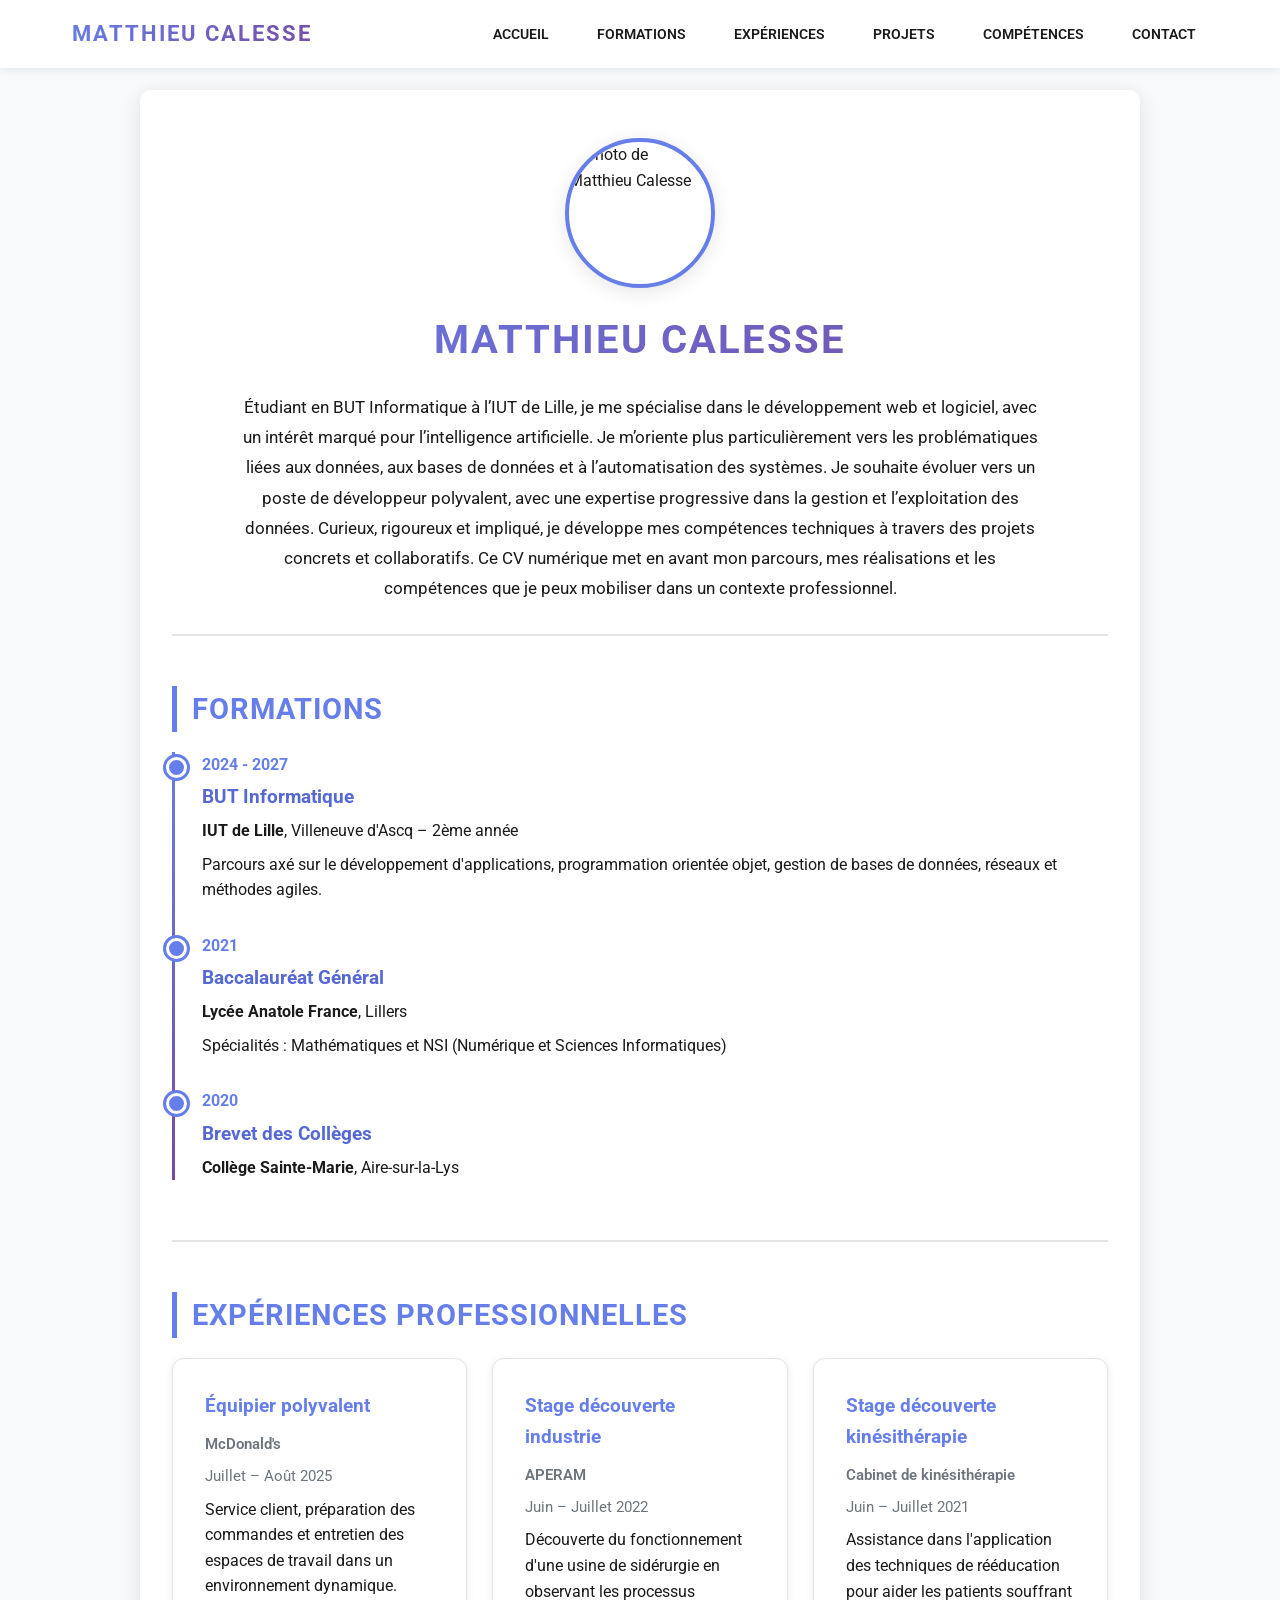
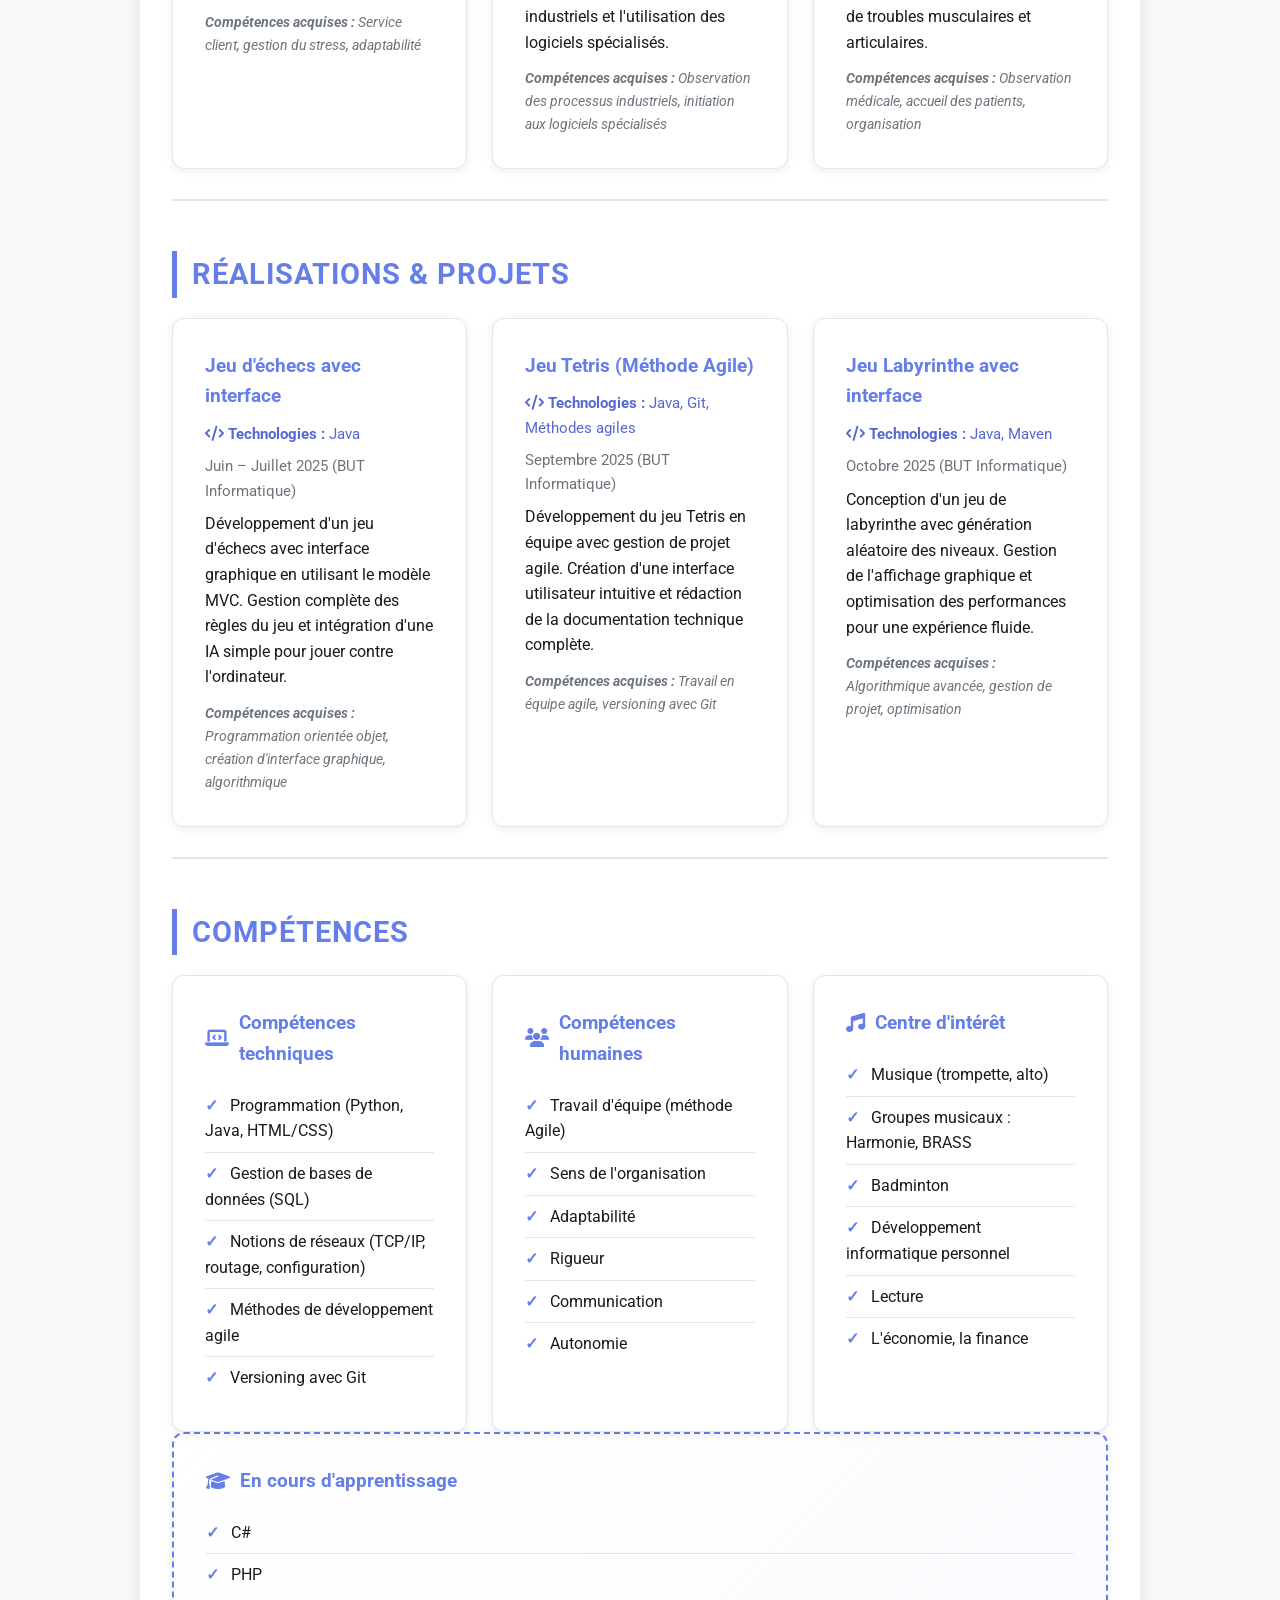
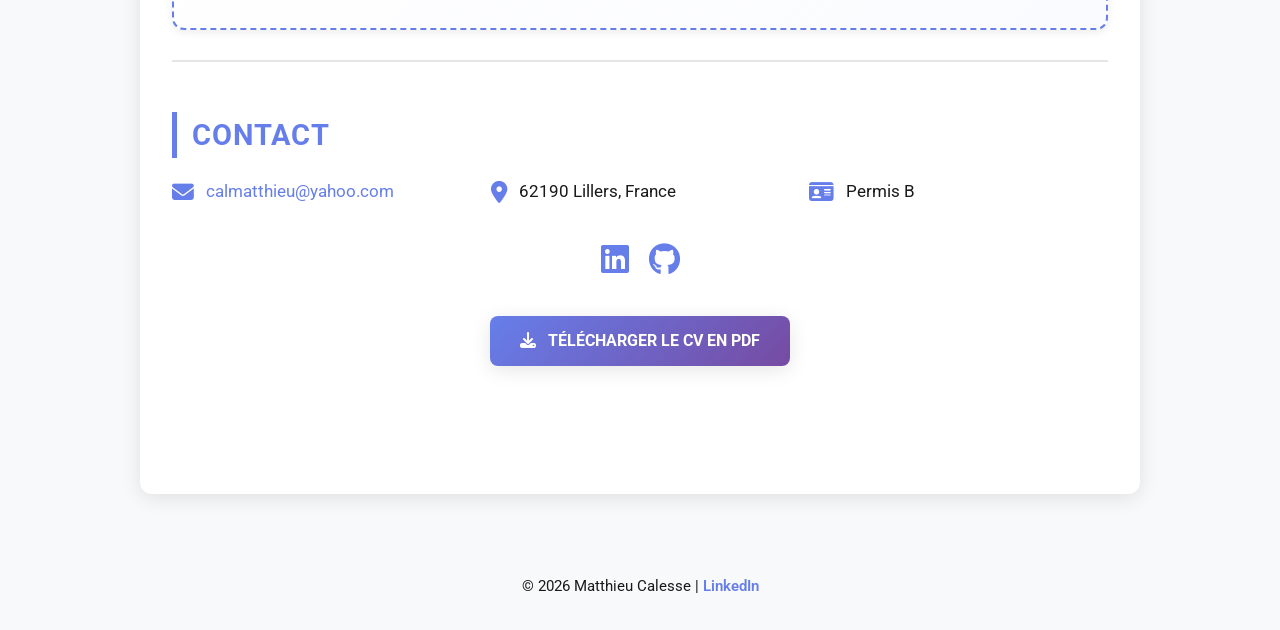
==== html/index.html @ 729f19fb "modification loisir et ajout" ====
<!DOCTYPE html>
<html lang="fr">

<head>
  <meta charset="UTF-8">
  <meta name="viewport" content="width=device-width, initial-scale=1.0">
  <title>Matthieu Calesse - Portfolio</title>

  <!-- Stylesheets -->
  <link rel="stylesheet" href="style.css">
  <link rel="stylesheet"
    href="https://fonts.googleapis.com/css2?family=Roboto:wght@400;700&family=Open+Sans:wght@400;700&display=swap">
  <link rel="stylesheet" href="https://cdnjs.cloudflare.com/ajax/libs/font-awesome/6.4.0/css/all.min.css">
</head>

<body>
  <!-- En-tête avec navigation -->
  <header>
    <nav>
      <div class="logo">Matthieu CALESSE</div>
      <!-- Checkbox pour le menu -->
      <input type="checkbox" id="menu-toggle" class="menu-toggle" aria-hidden="true">
      <label for="menu-toggle" class="hamburger" aria-label="Menu de navigation" role="button" aria-expanded="false">
        <span aria-hidden="true"></span>
        <span aria-hidden="true"></span>
        <span aria-hidden="true"></span>
      </label>
      <ul id="nav-menu" class="nav-menu" role="navigation" aria-label="Navigation principale">
        <li><a href="#accueil" class="active" aria-current="page">Accueil</a></li>
        <li><a href="#formations">Formations</a></li>
        <li><a href="#experiences">Expériences</a></li>
        <li><a href="#projets">Projets</a></li>
        <li><a href="#competences">Compétences</a></li>
        <li><a href="#contact">Contact</a></li>
      </ul>
    </nav>
  </header>


  <!-- Contenu principal -->
  <main>
    <!-- Section Accueil -->
    <section id="accueil" class="section fade-in">
      <img src="images/CALESSE-portraits-iut-info-354.jpg" alt="Photo de Matthieu Calesse" class="photo-profil">
      <h1>Matthieu Calesse</h1>
      <div class="presentation">
        <p>Étudiant en BUT Informatique à l’IUT de Lille, je me spécialise dans le développement web et logiciel, avec un intérêt marqué pour l’intelligence artificielle. Je m’oriente plus particulièrement vers les problématiques liées aux données, aux bases de données et à l’automatisation des systèmes.
Je souhaite évoluer vers un poste de développeur polyvalent, avec une expertise progressive dans la gestion et l’exploitation des données. Curieux, rigoureux et impliqué, je développe mes compétences techniques à travers des projets concrets et collaboratifs.
Ce CV numérique met en avant mon parcours, mes réalisations et les compétences que je peux mobiliser dans un contexte professionnel.
        </p>
      </div>
    </section>

    <!-- Section Formations -->
    <section id="formations" class="section">
      <h2>Formations</h2>
      <div class="timeline">
        <div class="timeline-item">
          <div class="timeline-date">2024 - 2027</div>
          <div class="timeline-content">
            <h3>BUT Informatique</h3>
            <p><strong>IUT de Lille</strong>, Villeneuve d'Ascq – 2ème année</p>
            <p>Parcours axé sur le développement d'applications, programmation orientée objet, gestion de bases de
              données, réseaux et méthodes agiles.</p>
          </div>
        </div>
        <div class="timeline-item">
          <div class="timeline-date">2021</div>
          <div class="timeline-content">
            <h3>Baccalauréat Général</h3>
            <p><strong>Lycée Anatole France</strong>, Lillers</p>
            <p>Spécialités : Mathématiques et NSI (Numérique et Sciences Informatiques)</p>
          </div>
        </div>
        <div class="timeline-item">
          <div class="timeline-date">2020</div>
          <div class="timeline-content">
            <h3>Brevet des Collèges</h3>
            <p><strong>Collège Sainte-Marie</strong>, Aire-sur-la-Lys</p>
          </div>
        </div>
      </div>
    </section>

    <!-- Section Expériences -->
    <section id="experiences" class="section">
      <h2>Expériences professionnelles</h2>
      <div class="experience-grid">
        <article class="experience-card animate-on-scroll">
          <h3>Équipier polyvalent</h3>
          <p class="company">
            McDonald's
          </p>
          <p class="date"><time datetime="2025-07">Juillet – Août 2025</time></p>
          <p class="description">
            Service client, préparation des commandes et entretien des espaces de travail dans un environnement
            dynamique.
          </p>
          <p class="competences"><strong>Compétences acquises :</strong> Service client, gestion du stress, adaptabilité
          </p>
        </article>
        <article class="experience-card animate-on-scroll">
          <h3>Stage découverte industrie</h3>
          <p class="company">
            APERAM
          </p>
          <p class="date"><time datetime="2022-06">Juin – Juillet 2022</time></p>
          <p class="description">
            Découverte du fonctionnement d'une usine de sidérurgie en observant les processus industriels et
            l'utilisation des logiciels spécialisés.
          </p>
          <p class="competences"><strong>Compétences acquises :</strong> Observation des processus industriels,
            initiation aux logiciels spécialisés</p>
        </article>
        <article class="experience-card animate-on-scroll">
          <h3>Stage découverte kinésithérapie</h3>
          <p class="company">
            Cabinet de kinésithérapie
          </p>
          <p class="date"><time datetime="2021-06">Juin – Juillet 2021</time></p>
          <p class="description">
            Assistance dans l'application des techniques de rééducation pour aider les patients souffrant de troubles
            musculaires et articulaires.
          </p>
          <p class="competences"><strong>Compétences acquises :</strong> Observation médicale, accueil des patients,
            organisation</p>
        </article>
      </div>
    </section>

    <!-- Section Projets -->
    <section id="projets" class="section">
      <h2>Réalisations & Projets</h2>
      <div class="project-grid">
        <article class="project-card animate-on-scroll">
          <h3>Jeu d'échecs avec interface</h3>
          <p class="tech"><i class="fas fa-code"></i> <strong>Technologies :</strong> Java</p>
          <p class="date"><time datetime="2025-06">Juin – Juillet 2025</time> (BUT Informatique)</p>
          <p class="description">
            Développement d'un jeu d'échecs avec interface graphique en utilisant le modèle MVC. Gestion complète des
            règles du jeu et intégration d'une IA simple pour jouer contre l'ordinateur.
          </p>
          <p class="competences"><strong>Compétences acquises :</strong> Programmation orientée objet, création
            d'interface graphique, algorithmique</p>
        </article>
        <article class="project-card animate-on-scroll">
          <h3>Jeu Tetris (Méthode Agile)</h3>
          <p class="tech"><i class="fas fa-code"></i> <strong>Technologies :</strong> Java, Git, Méthodes agiles</p>
          <p class="date"><time datetime="2025-09">Septembre 2025</time> (BUT Informatique)</p>
          <p class="description">
            Développement du jeu Tetris en équipe avec gestion de projet agile. Création d'une interface utilisateur
            intuitive et rédaction de la documentation technique complète.
          </p>
          <p class="competences"><strong>Compétences acquises :</strong> Travail en équipe agile, versioning avec Git
          </p>
        </article>
        <article class="project-card animate-on-scroll">
          <h3>Jeu Labyrinthe avec interface</h3>
          <p class="tech"><i class="fas fa-code"></i> <strong>Technologies :</strong> Java, Maven</p>
          <p class="date"><time datetime="2025-10">Octobre 2025</time> (BUT Informatique)</p>
          <p class="description">
            Conception d'un jeu de labyrinthe avec génération aléatoire des niveaux. Gestion de l'affichage graphique et
            optimisation des performances pour une expérience fluide.
          </p>
          <p class="competences"><strong>Compétences acquises :</strong> Algorithmique avancée, gestion de projet,
            optimisation</p>
        </article>
      </div>
    </section>

    <!-- Section Compétences -->
    <section id="competences" class="section">
      <h2>Compétences</h2>
      <div class="competences-container">
        <div class="competence-block">
          <h3><i class="fas fa-laptop-code"></i> Compétences techniques</h3>
          <ul>
            <li>Programmation (Python, Java, HTML/CSS)</li>
            <li>Gestion de bases de données (SQL)</li>
            <li>Notions de réseaux (TCP/IP, routage, configuration)</li>
            <li>Méthodes de développement agile</li>
            <li>Versioning avec Git</li>
          </ul>
        </div>
        <div class="competence-block">
          <h3><i class="fas fa-users"></i> Compétences humaines</h3>
          <ul>
            <li>Travail d'équipe (méthode Agile)</li>
            <li>Sens de l'organisation</li>
            <li>Adaptabilité</li>
            <li>Rigueur</li>
            <li>Communication</li>
            <li>Autonomie</li>
          </ul>
        </div>
        <div class="competence-block">
          <h3><i class="fas fa-music"></i> Centre d'intérêt</h3>
          <ul>
            <li>Musique (trompette, alto)</li>
            <li>Groupes musicaux : Harmonie, BRASS</li>
            <li>Badminton</li>
            <li>Développement informatique personnel</li>
            <li>Lecture</li>
            <li>L'économie, la finance</li>
          </ul>
        </div>
      </div>
      <div class="competence-block competence-block--learning">
          <h3><i class="fas fa-graduation-cap"></i> En cours d'apprentissage</h3>
          <ul>
            <li>C#</li>
            <li>PHP</li>
          </ul>
        </div>
      </div>
    </section>

    <!-- Section Contact -->
    <section id="contact" class="section">
      <h2>Contact</h2>
      <div class="contact-info">
        <div class="contact-item">
          <i class="fas fa-envelope"></i>
          <a href="mailto:calmatthieu@yahoo.com">calmatthieu@yahoo.com</a>
        </div>
        <div class="contact-item">
          <i class="fas fa-map-marker-alt"></i>
          <span>62190 Lillers, France</span>
        </div>
        <div class="contact-item">
          <i class="fas fa-id-card"></i>
          <span>Permis B</span>
        </div>
      </div>
      <div class="social-links">
        <a href="https://www.linkedin.com/in/matthieu-calesse-3a06b335a/" target="_blank" title="LinkedIn">
          <i class="fab fa-linkedin"></i>
        </a>
        <a href="https://github.com/cal-Matthieu" target="_blank" title="GitHub">
          <i class="fab fa-github"></i>
        </a>
      </div>
      <a href="doc/cv.pdf" download="CV_Matthieu_Calesse.pdf" class="btn-download">
        <i class="fas fa-download"></i> Télécharger le CV en PDF
      </a>
    </section>
  </main>

  <!-- Pied de page -->
  <footer>
    <p>&copy; 2026 Matthieu Calesse | <a href="https://www.linkedin.com/in/matthieu-calesse/"
        target="_blank">LinkedIn</a></p>
  </footer>

  <!-- Script JavaScript -->
  <script src="script.js"></script>
</body>

</html>
---- html/style.css ----
/* ========== VARIABLES CSS ========== */
:root {
  /* Couleurs principales - Mode clair */
  --primary-gradient: linear-gradient(135deg, #667eea 0%, #764ba2 100%);
  --accent-gradient: linear-gradient(135deg, #f093fb 0%, #f5576c 100%);
  --main-blue: #667eea;
  --main-blue-hover: #5568d3;
  --main-purple: #764ba2;

  /* Couleurs de fond et texte */
  --bg-primary: #ffffff;
  --bg-secondary: #f8f9fa;
  --bg-card: #ffffff;
  --light-grey: #E5E5E5;
  --text-primary: #1A1A1A;
  --text-secondary: #6c757d;
  --white: #FFFFFF;

  /* Ombres */
  --shadow-sm: 0 2px 8px rgba(0, 0, 0, 0.08);
  --shadow-md: 0 4px 20px rgba(0, 0, 0, 0.1);
  --shadow-lg: 0 8px 32px rgba(0, 0, 0, 0.15);
  --shadow-hover: 0 12px 40px rgba(102, 126, 234, 0.2);

  /* Espacements cohérents */
  --spacing-xs: 0.5rem;
  --spacing-sm: 1rem;
  --spacing-md: 1.5rem;
  --spacing-lg: 2rem;
  --spacing-xl: 3rem;

  /* Transitions */
  --transition-fast: 0.2s ease;
  --transition-normal: 0.3s ease;
  --transition-slow: 0.6s ease;

  /* Border radius */
  --radius-sm: 8px;
  --radius-md: 12px;
  --radius-lg: 16px;
  --radius-full: 50%;
}

/* Mode sombre */
@media (prefers-color-scheme: dark) {
  :root {
    --bg-primary: #1a1a1a;
    --bg-secondary: #2d2d2d;
    --bg-card: #252525;
    --light-grey: #3a3a3a;
    --text-primary: #ffffff;
    --text-secondary: #b0b0b0;
    --white: #1a1a1a;

    --shadow-sm: 0 2px 8px rgba(0, 0, 0, 0.3);
    --shadow-md: 0 4px 20px rgba(0, 0, 0, 0.4);
    --shadow-lg: 0 8px 32px rgba(0, 0, 0, 0.5);
    --shadow-hover: 0 12px 40px rgba(102, 126, 234, 0.4);
  }
}

/* Reset et base */
* {
  margin: 0;
  padding: 0;
  box-sizing: border-box;
}

body {
  font-family: 'Roboto', 'Open Sans', Arial, sans-serif;
  color: var(--text-primary);
  background: var(--bg-secondary);
  line-height: 1.6;
  overflow-x: hidden;
  transition: background-color var(--transition-normal), color var(--transition-normal);
}

/* En-tête fixe */
header {
  background: var(--bg-primary);
  box-shadow: var(--shadow-sm);
  position: fixed;
  width: 100%;
  top: 0;
  left: 0;
  z-index: 1000;
  backdrop-filter: blur(10px);
  transition: background-color var(--transition-normal);
}

nav {
  display: flex;
  justify-content: space-between;
  align-items: center;
  padding: 16px 32px;
  max-width: 1200px;
  margin: 0 auto;
}

nav .logo {
  font-size: 1.4em;
  letter-spacing: 2px;
  font-weight: 700;
  background: var(--primary-gradient);
  -webkit-background-clip: text;
  -webkit-text-fill-color: transparent;
  background-clip: text;
  text-transform: uppercase;
  z-index: 1001;
}

/* Menu hamburger caché par défaut */
.menu-toggle {
  display: none;
}

.hamburger {
  display: none;
  flex-direction: column;
  cursor: pointer;
  z-index: 1001;
}

.hamburger span {
  width: 28px;
  height: 3px;
  background: var(--main-blue);
  margin: 4px 0;
  transition: var(--transition-normal);
  border-radius: 2px;
}

/* Navigation normale */
.nav-menu {
  list-style: none;
  display: flex;
  gap: 24px;
}

.nav-menu li a {
  text-decoration: none;
  color: var(--text-primary);
  text-transform: uppercase;
  font-weight: 600;
  font-size: 0.9em;
  padding: 8px 12px;
  transition: all var(--transition-normal);
  border-radius: 5px;
}

.nav-menu li a:hover,
.nav-menu li a.active {
  color: var(--white);
  background: var(--primary-gradient);
  transform: translateY(-2px);
  box-shadow: var(--shadow-sm);
}

/* Contenu principal */
main {
  margin-top: 90px;
  max-width: 1000px;
  margin-left: auto;
  margin-right: auto;
  padding: var(--spacing-xl) var(--spacing-lg);
  background: var(--bg-primary);
  border-radius: var(--radius-md);
  box-shadow: var(--shadow-md);
  min-height: 70vh;
  transition: background-color var(--transition-normal);
}

/* Sections */
.section {
  margin-bottom: 50px;
  padding-bottom: 30px;
  border-bottom: 2px solid var(--light-grey);
  animation: fadeIn 0.8s ease-in;
}

.section:last-of-type {
  border-bottom: none;
}

/* Titres */
h1 {
  font-size: 2.5em;
  background: var(--primary-gradient);
  -webkit-background-clip: text;
  -webkit-text-fill-color: transparent;
  background-clip: text;
  text-align: center;
  margin-bottom: 20px;
  text-transform: uppercase;
  letter-spacing: 2px;
}

h2 {
  font-size: 1.8em;
  color: var(--main-blue);
  margin-bottom: 20px;
  text-transform: uppercase;
  letter-spacing: 1px;
  border-left: 5px solid var(--main-blue);
  padding-left: 15px;
}

h3 {
  font-size: 1.2em;
  color: var(--main-blue-hover);
  margin-bottom: 8px;
}

/* Photo de profil */
.photo-profil {
  width: 150px;
  height: 150px;
  object-fit: cover;
  border-radius: var(--radius-full);
  display: block;
  margin: 0 auto 20px auto;
  box-shadow: var(--shadow-md);
  border: 4px solid var(--main-blue);
  transition: transform var(--transition-normal), box-shadow var(--transition-normal);
}

.photo-profil:hover {
  transform: scale(1.05);
  box-shadow: var(--shadow-hover);
}

/* Présentation */
.presentation {
  text-align: center;
  font-size: 1.05em;
  line-height: 1.8;
  max-width: 800px;
  margin: 0 auto;
}

/* Animation fade-in améliorée */
@keyframes fadeIn {
  from {
    opacity: 0;
    transform: translateY(30px);
  }

  to {
    opacity: 1;
    transform: translateY(0);
  }
}

.fade-in {
  animation: fadeIn 1s ease-out;
}

/* Animation au scroll */
.animate-on-scroll {
  opacity: 0;
  transform: translateY(30px);
  transition: opacity var(--transition-slow), transform var(--transition-slow);
}

.animate-on-scroll.visible {
  opacity: 1;
  transform: translateY(0);
}

/* Timeline pour formations */
.timeline {
  position: relative;
  padding-left: 30px;
}

.timeline::before {
  content: '';
  position: absolute;
  left: 0;
  top: 0;
  bottom: 0;
  width: 3px;
  background: var(--primary-gradient);
}

.timeline-item {
  margin-bottom: 30px;
  position: relative;
}

.timeline-item::before {
  content: '';
  position: absolute;
  left: -36px;
  top: 5px;
  width: 15px;
  height: 15px;
  border-radius: var(--radius-full);
  background: var(--main-blue);
  border: 3px solid var(--bg-primary);
  box-shadow: 0 0 0 3px var(--main-blue);
}

.timeline-date {
  font-weight: 700;
  color: var(--main-blue);
  margin-bottom: 5px;
}

.timeline-content h3 {
  margin-bottom: 5px;
}

.timeline-content p {
  margin-bottom: 8px;
}

/* Grilles pour expériences et projets */
.experience-grid,
.project-grid {
  display: grid;
  grid-template-columns: repeat(auto-fit, minmax(280px, 1fr));
  gap: 25px;
}

.experience-card,
.project-card {
  background: var(--bg-card);
  padding: var(--spacing-lg);
  border-radius: var(--radius-md);
  box-shadow: var(--shadow-sm);
  transition: transform var(--transition-normal), box-shadow var(--transition-normal), background-color var(--transition-normal);
  border: 1px solid var(--light-grey);
}

.experience-card:hover,
.project-card:hover {
  transform: translateY(-8px);
  box-shadow: var(--shadow-hover);
  border-color: var(--main-blue);
}

.experience-card h3,
.project-card h3 {
  color: var(--main-blue);
  margin-bottom: 10px;
}

.company,
.date {
  font-size: 0.95em;
  color: var(--text-secondary);
  margin-bottom: 8px;
}

.company {
  font-weight: 600;
}

.tech {
  color: var(--main-blue-hover);
  font-size: 0.95em;
  margin-bottom: 8px;
}

.description {
  margin-bottom: 12px;
  line-height: 1.6;
}

.competences {
  font-size: 0.9em;
  font-style: italic;
  color: var(--text-secondary);
}

/* Compétences */
.competences-container {
  display: grid;
  grid-template-columns: repeat(auto-fit, minmax(250px, 1fr));
  gap: 25px;
}

.competence-block {
  background: var(--bg-card);
  padding: var(--spacing-lg);
  border-radius: var(--radius-md);
  box-shadow: var(--shadow-sm);
  transition: transform var(--transition-normal), box-shadow var(--transition-normal), background-color var(--transition-normal);
  border: 1px solid var(--light-grey);
}

.competence-block:hover {
  transform: translateY(-5px);
  box-shadow: var(--shadow-md);
}

.competence-block h3 {
  color: var(--main-blue);
  margin-bottom: 15px;
  display: flex;
  align-items: center;
  gap: 10px;
}

.competence-block ul {
  list-style: none;
  padding-left: 0;
}

.competence-block ul li {
  padding: 8px 0;
  border-bottom: 1px solid var(--light-grey);
}

.competence-block ul li:last-child {
  border-bottom: none;
}

.competence-block ul li::before {
  content: '✓ ';
  color: var(--main-blue);
  font-weight: 700;
  margin-right: 8px;
}

.competence-block--learning {
    border: 2px dashed var(--main-blue);
    background: linear-gradient(135deg, var(--bg-card) 0%, rgba(102, 126, 234, 0.03) 100%);
}


/* Contact */
.contact-info {
  display: grid;
  grid-template-columns: repeat(auto-fit, minmax(220px, 1fr));
  gap: 20px;
  margin-bottom: 30px;
}

.contact-item {
  display: flex;
  align-items: center;
  gap: 12px;
  font-size: 1.05em;
}

.contact-item i {
  color: var(--main-blue);
  font-size: 1.3em;
}

.contact-item a {
  color: var(--main-blue);
  text-decoration: none;
  transition: color var(--transition-normal);
}

.contact-item a:hover {
  color: var(--main-blue-hover);
  text-decoration: underline;
}

/* Réseaux sociaux */
.social-links {
  display: flex;
  justify-content: center;
  gap: 20px;
  margin-bottom: 30px;
}

.social-links a {
  font-size: 2em;
  color: var(--main-blue);
  transition: color var(--transition-normal), transform var(--transition-normal);
}

.social-links a:hover {
  color: var(--main-blue-hover);
  transform: scale(1.15);
}

/* Bouton téléchargement */
.btn-download {
  display: block;
  width: fit-content;
  margin: 0 auto;
  padding: 12px 30px;
  background: var(--primary-gradient);
  color: var(--white);
  border: none;
  border-radius: var(--radius-sm);
  font-size: 1em;
  font-weight: 700;
  text-transform: uppercase;
  cursor: pointer;
  text-decoration: none;
  transition: transform var(--transition-normal), box-shadow var(--transition-normal);
  box-shadow: var(--shadow-md);
}

.btn-download:hover {
  transform: translateY(-3px);
  box-shadow: var(--shadow-hover);
}

.btn-download i {
  margin-right: 8px;
}

/* Bouton scroll to top */
.scroll-to-top {
  position: fixed;
  bottom: 30px;
  right: 30px;
  width: 50px;
  height: 50px;
  background: var(--primary-gradient);
  color: var(--white);
  border: none;
  border-radius: var(--radius-full);
  font-size: 1.2em;
  cursor: pointer;
  opacity: 0;
  visibility: hidden;
  transition: opacity var(--transition-normal), visibility var(--transition-normal), transform var(--transition-normal);
  box-shadow: var(--shadow-lg);
  z-index: 999;
}

.scroll-to-top.visible {
  opacity: 1;
  visibility: visible;
}

.scroll-to-top:hover {
  transform: translateY(-5px);
  box-shadow: var(--shadow-hover);
}

/* Pied de page */
footer {
  text-align: center;
  padding: var(--spacing-lg);
  background: var(--bg-secondary);
  color: var(--text-primary);
  font-size: 0.95em;
  margin-top: var(--spacing-xl);
  transition: background-color var(--transition-normal), color var(--transition-normal);
}

footer a {
  color: var(--main-blue);
  text-decoration: none;
  font-weight: 600;
  transition: color var(--transition-normal);
}

footer a:hover {
  color: var(--main-blue-hover);
  text-decoration: underline;
}

/* ========== RESPONSIVE DESIGN ========== */

/* Tablettes (max-width: 992px) */
@media (max-width: 992px) {
  main {
    padding: 30px 20px;
  }

  h1 {
    font-size: 2em;
  }

  h2 {
    font-size: 1.5em;
  }

  .experience-grid,
  .project-grid {
    grid-template-columns: 1fr;
  }
}

/* Mobile et petites tablettes (max-width: 768px) */
@media (max-width: 768px) {

  /* Navigation hamburger */
  .hamburger {
    display: flex;
  }

  .nav-menu {
    position: fixed;
    left: -100%;
    top: 70px;
    flex-direction: column;
    background-color: var(--bg-primary);
    width: 100%;
    text-align: center;
    transition: var(--transition-normal);
    box-shadow: var(--shadow-lg);
    padding: 20px 0;
    gap: 0;
  }

  .nav-menu li {
    margin: 10px 0;
  }

  .nav-menu li a {
    display: block;
    padding: 15px;
    font-size: 1.1em;
  }

  /* Afficher le menu quand checkbox est cochée */
  .menu-toggle:checked~.nav-menu {
    left: 0;
  }

  /* Animation du hamburger en X */
  .menu-toggle:checked~.hamburger span:nth-child(1) {
    transform: rotate(45deg) translate(8px, 8px);
  }

  .menu-toggle:checked~.hamburger span:nth-child(2) {
    opacity: 0;
  }

  .menu-toggle:checked~.hamburger span:nth-child(3) {
    transform: rotate(-45deg) translate(8px, -8px);
  }

  /* Ajustements du contenu */
  nav {
    padding: 15px 20px;
  }

  nav .logo {
    font-size: 1.2em;
  }

  main {
    margin-top: 80px;
    padding: 20px 15px;
    border-radius: var(--radius-sm);
  }

  h1 {
    font-size: 1.6em;
    letter-spacing: 1px;
  }

  h2 {
    font-size: 1.3em;
  }

  h3 {
    font-size: 1.1em;
  }

  .photo-profil {
    width: 120px;
    height: 120px;
  }

  .presentation {
    font-size: 1em;
  }

  /* Timeline adaptée */
  .timeline {
    padding-left: 20px;
  }

  .timeline-item::before {
    left: -28px;
    width: 12px;
    height: 12px;
  }

  /* Grilles en colonne unique */
  .experience-grid,
  .project-grid,
  .competences-container {
    grid-template-columns: 1fr;
  }

  /* Contact en colonne */
  .contact-info {
    grid-template-columns: 1fr;
  }

  .contact-item {
    font-size: 0.95em;
  }

  .social-links a {
    font-size: 1.5em;
  }

  /* Bouton plus petit */
  .btn-download {
    padding: 10px 20px;
    font-size: 0.9em;
  }

  .scroll-to-top {
    bottom: 20px;
    right: 20px;
    width: 45px;
    height: 45px;
  }
}

/* Très petits mobiles (max-width: 480px) */
@media (max-width: 480px) {
  nav .logo {
    font-size: 1em;
  }

  h1 {
    font-size: 1.4em;
  }

  h2 {
    font-size: 1.1em;
    padding-left: 10px;
  }

  .photo-profil {
    width: 100px;
    height: 100px;
  }

  .presentation {
    font-size: 0.95em;
    line-height: 1.6;
  }

  .experience-card,
  .project-card,
  .competence-block {
    padding: 15px;
  }

  main {
    padding: 15px 10px;
  }
}
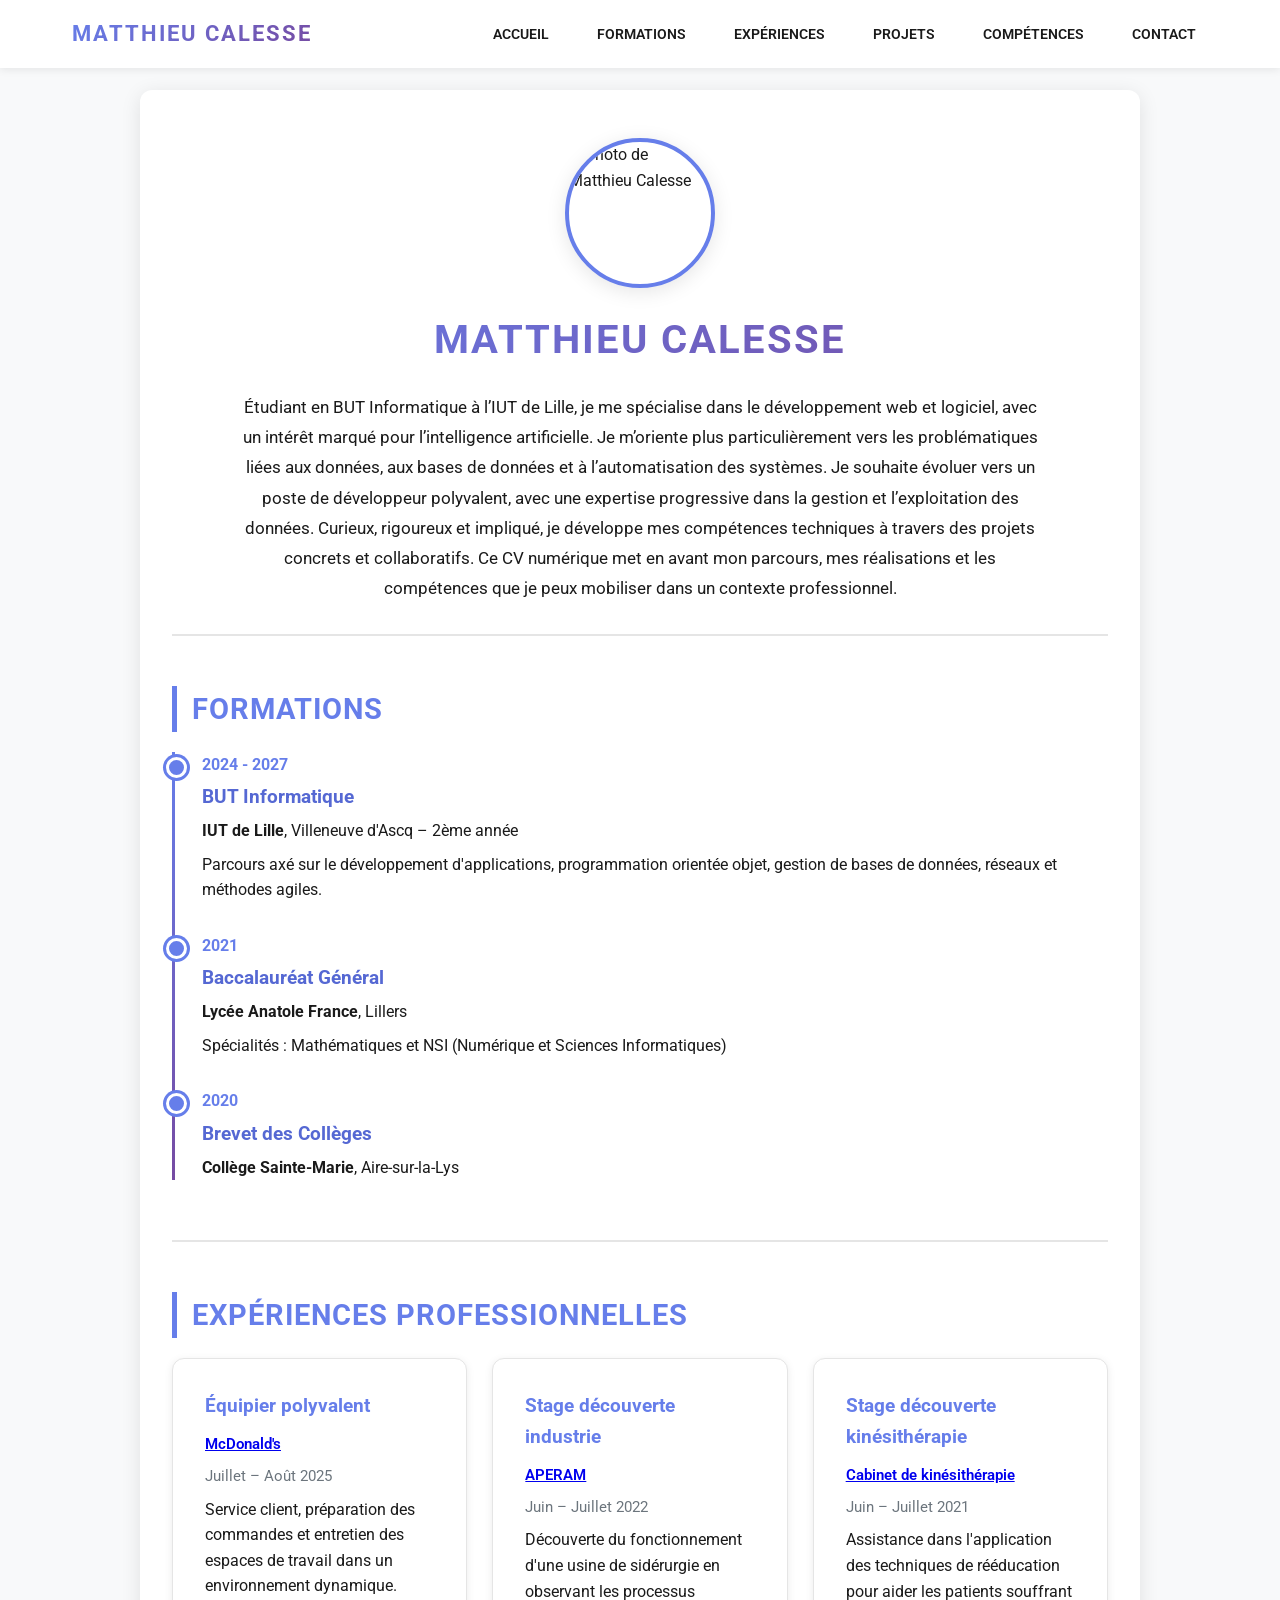
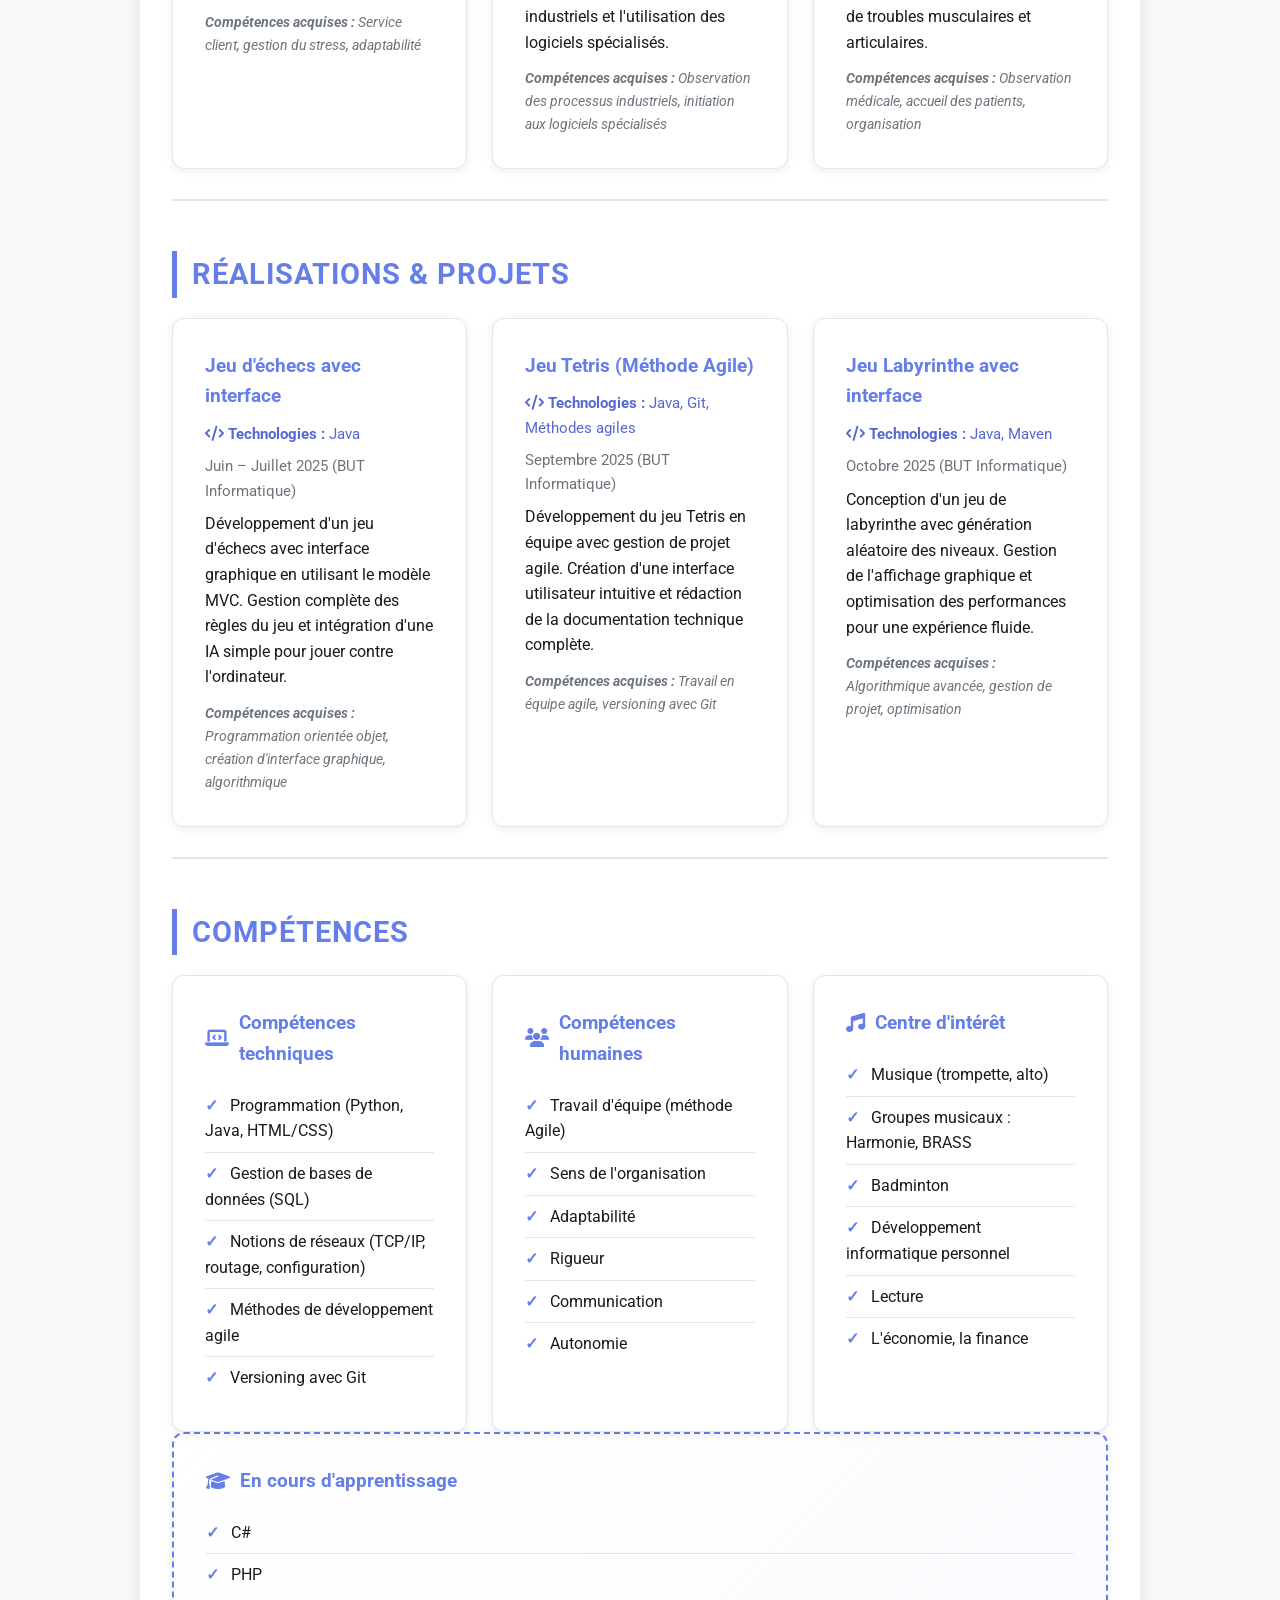
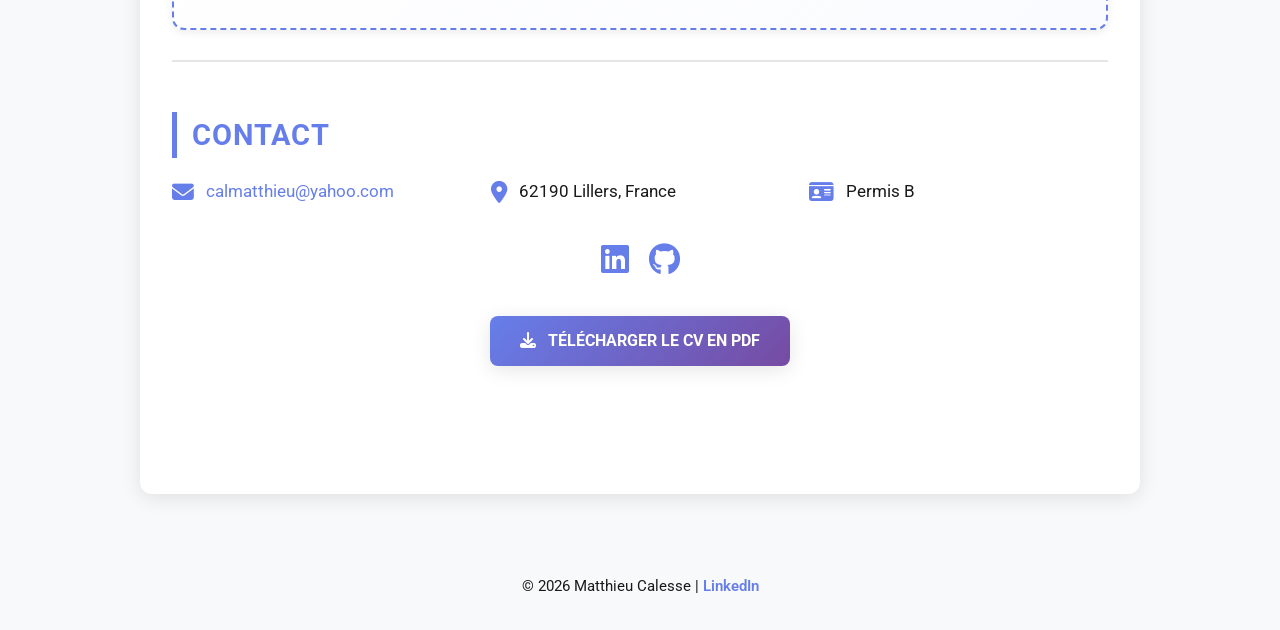
==== commit 8d73ea9a: "ajout liens experiences pro" ====
--- a/html/index.html
+++ b/html/index.html
@@ -89,7 +89,7 @@
         <article class="experience-card animate-on-scroll">
           <h3>Équipier polyvalent</h3>
           <p class="company">
-            McDonald's
+            <a href="https://www.mcdonalds.fr/restaurants/mcdonalds-aire-sur-la-lys/528">McDonald's</a>
           </p>
           <p class="date"><time datetime="2025-07">Juillet – Août 2025</time></p>
           <p class="description">
@@ -102,7 +102,7 @@
         <article class="experience-card animate-on-scroll">
           <h3>Stage découverte industrie</h3>
           <p class="company">
-            APERAM
+            <a href="https://www.aperam.com/fr/about-us/plants/isbergues/">APERAM</a>
           </p>
           <p class="date"><time datetime="2022-06">Juin – Juillet 2022</time></p>
           <p class="description">
@@ -115,7 +115,7 @@
         <article class="experience-card animate-on-scroll">
           <h3>Stage découverte kinésithérapie</h3>
           <p class="company">
-            Cabinet de kinésithérapie
+            <a href="https://www.pagesjaunes.fr/pros/07994507">Cabinet de kinésithérapie</a>
           </p>
           <p class="date"><time datetime="2021-06">Juin – Juillet 2021</time></p>
           <p class="description">
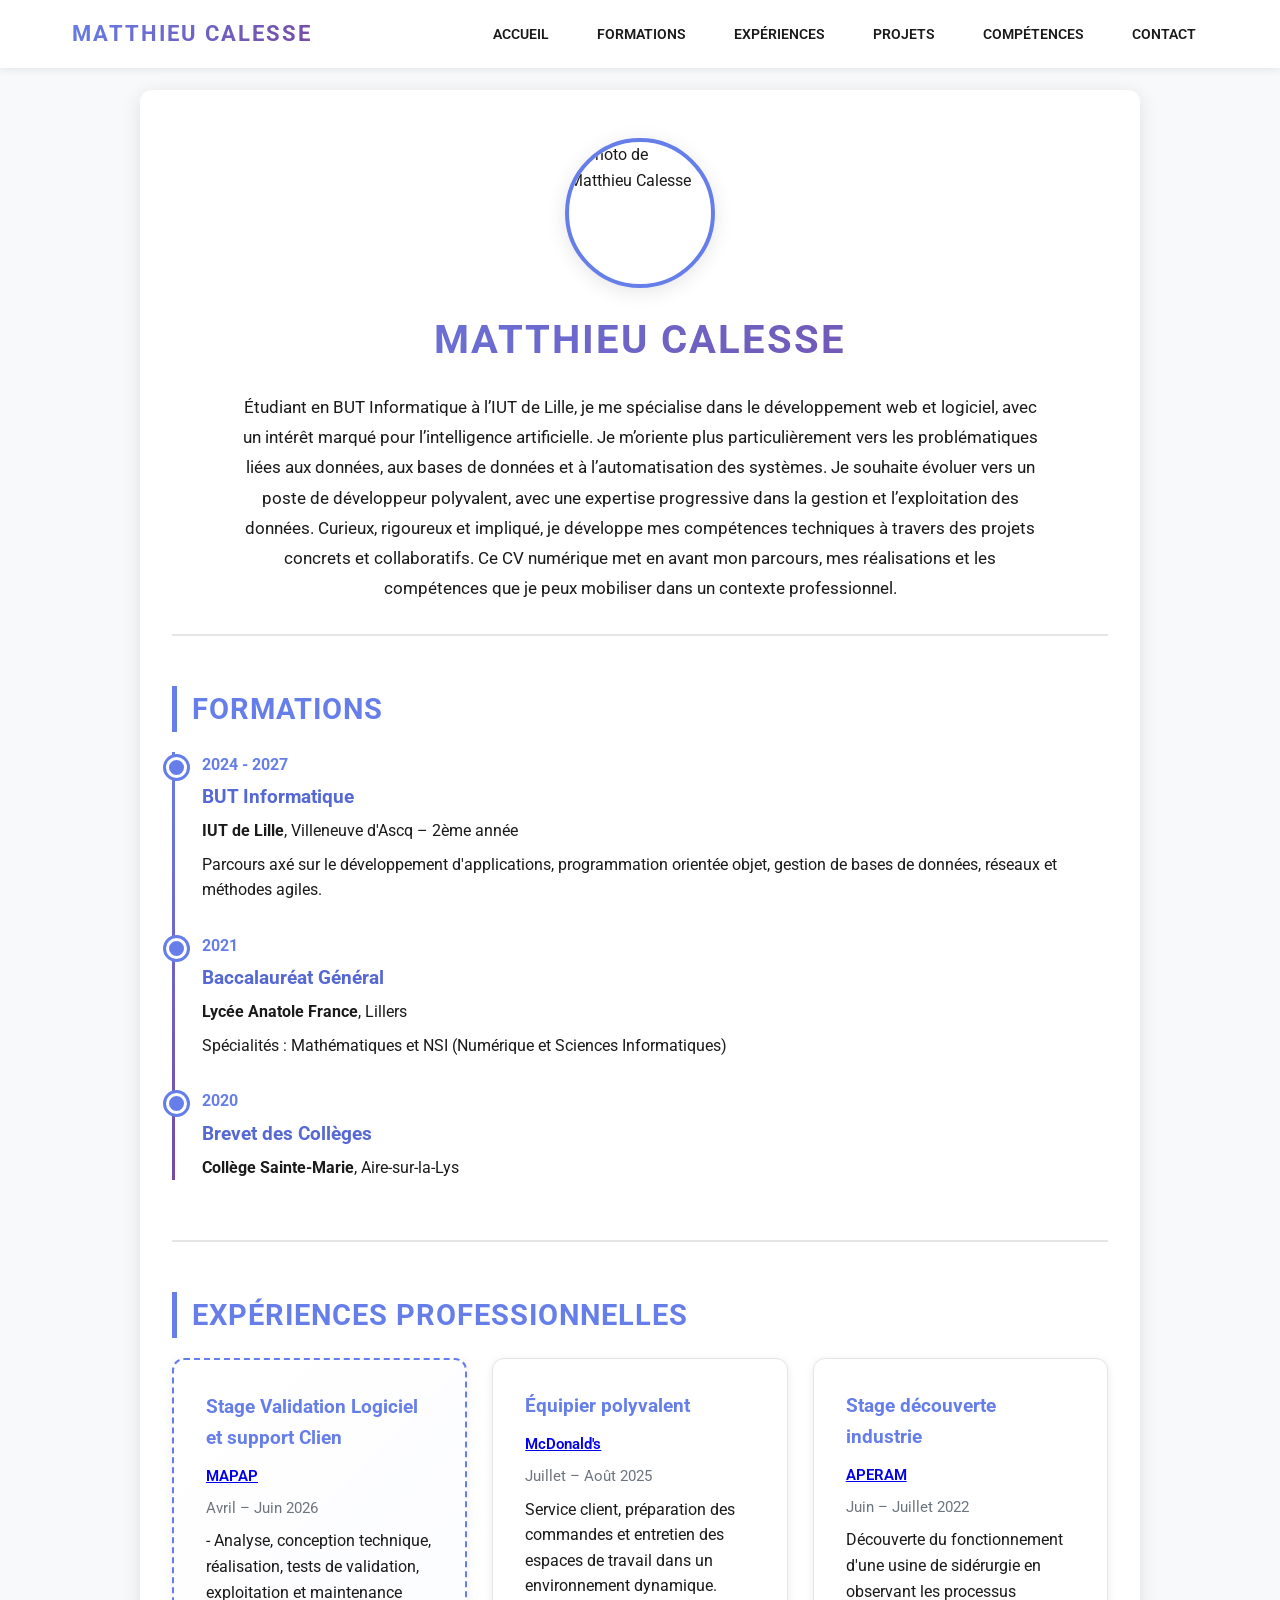
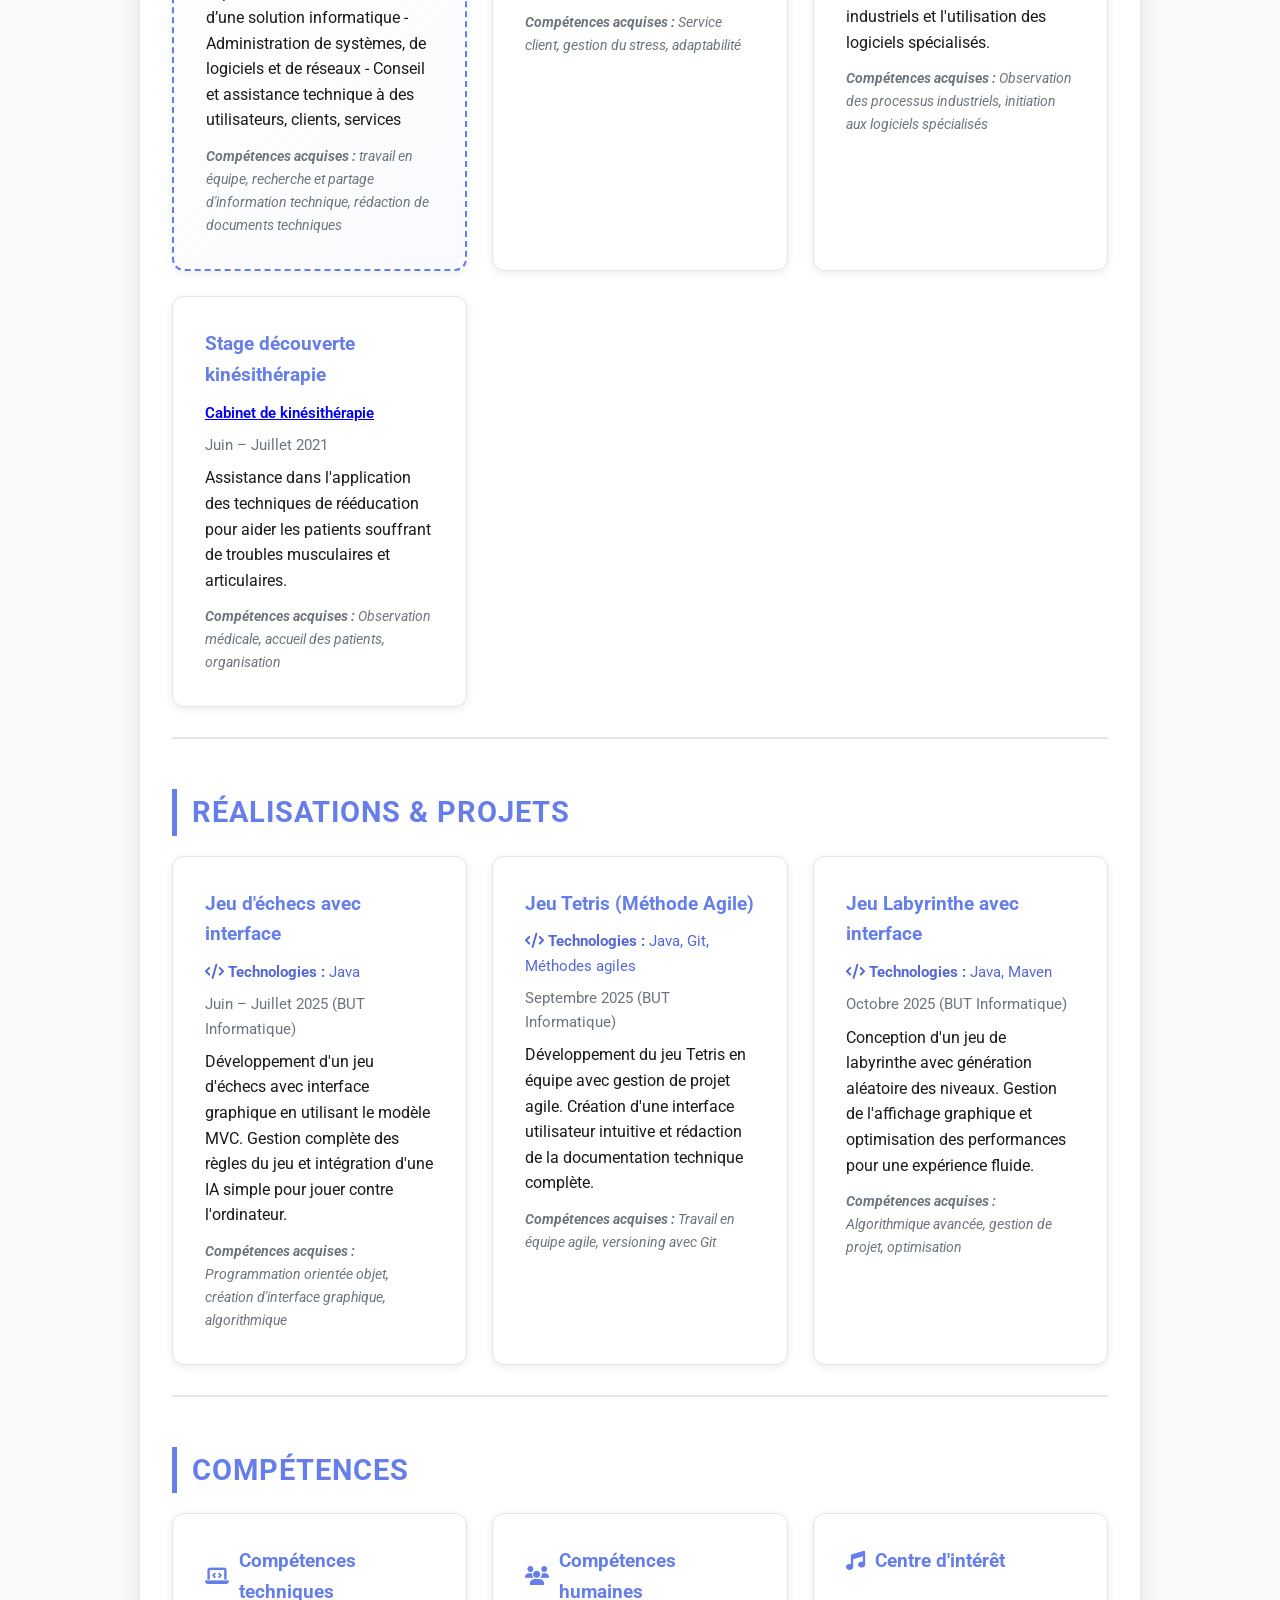
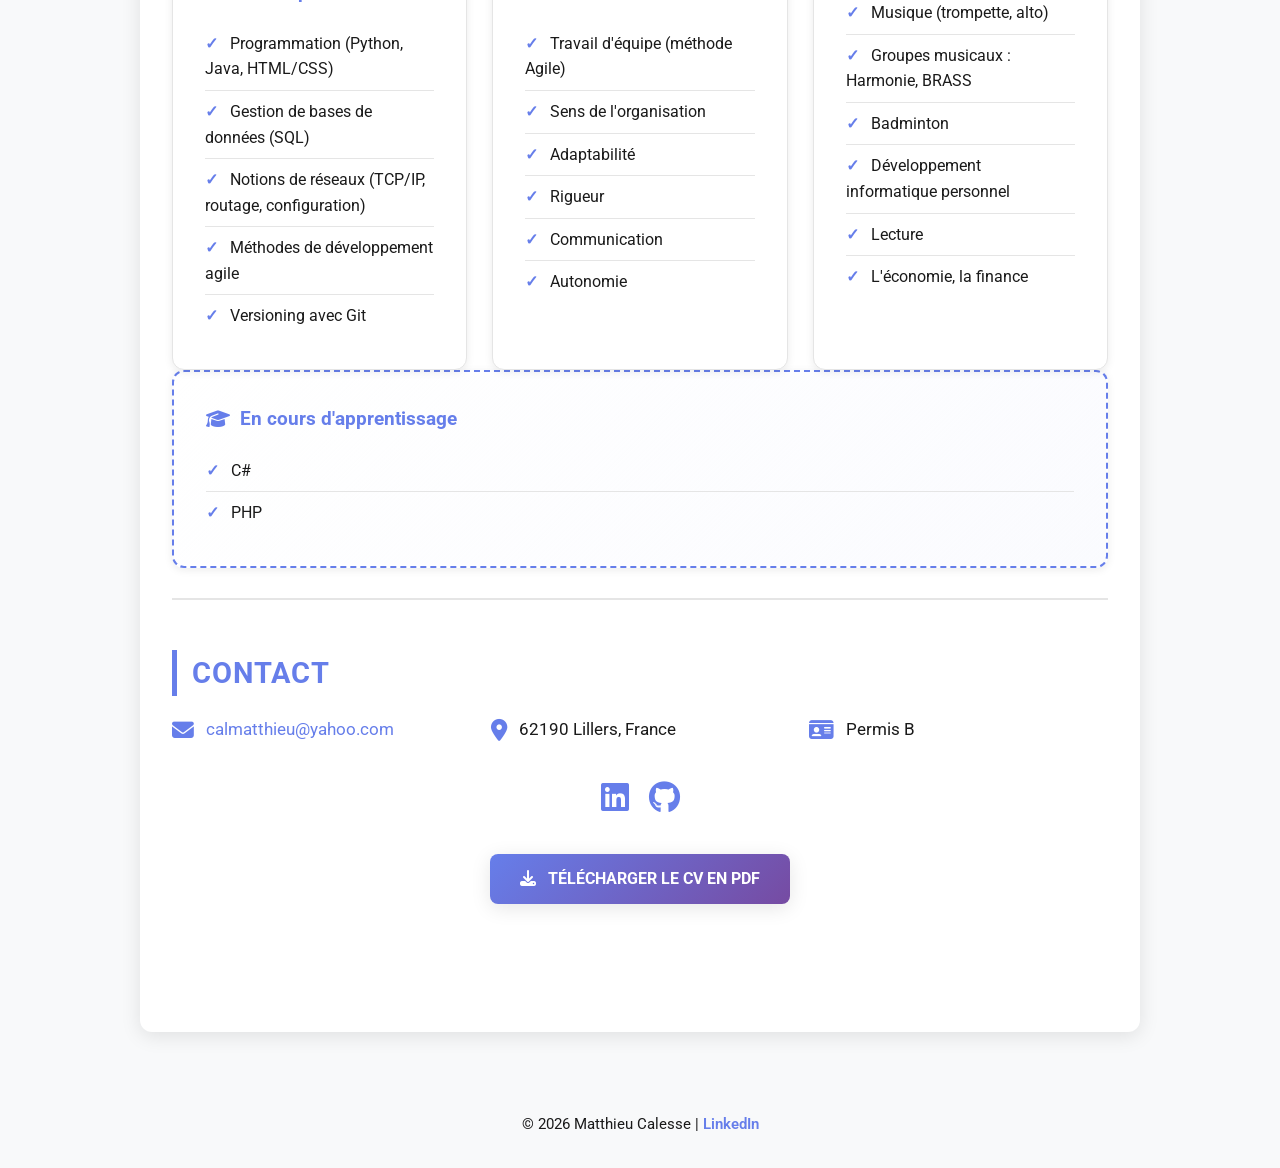
==== commit 45558543: "ajout stage en cours" ====
--- a/html/index.html
+++ b/html/index.html
@@ -86,6 +86,20 @@
     <section id="experiences" class="section">
       <h2>Expériences professionnelles</h2>
       <div class="experience-grid">
+         <article class="experience-card animate-on-scroll experience--learning">
+          <h3>Stage Validation Logiciel et support Clien</h3>
+          <p class="company">
+            <a href="https://www.mapap.fr/">MAPAP</a>
+          </p>
+          <p class="date"><time datetime="2021-06">Avril – Juin 2026</time></p>
+          <p class="description">
+          - Analyse, conception technique, réalisation, tests de validation, exploitation et maintenance d’une solution informatique
+          - Administration de systèmes, de logiciels et de réseaux
+          - Conseil et assistance technique à des utilisateurs, clients, services
+          </p>
+          <p class="competences"><strong>Compétences acquises :</strong> travail en équipe, recherche et partage d'information technique, rédaction de 
+          documents techniques</p>
+        </article>
         <article class="experience-card animate-on-scroll">
           <h3>Équipier polyvalent</h3>
           <p class="company">
--- a/html/style.css
+++ b/html/style.css
@@ -331,6 +331,11 @@
   box-shadow: var(--shadow-sm);
   transition: transform var(--transition-normal), box-shadow var(--transition-normal), background-color var(--transition-normal);
   border: 1px solid var(--light-grey);
+}
+
+.experience--learning{
+    border: 2px dashed var(--main-blue);
+    background: linear-gradient(135deg, var(--bg-card) 0%, rgba(102, 126, 234, 0.03) 100%);
 }
 
 .experience-card:hover,
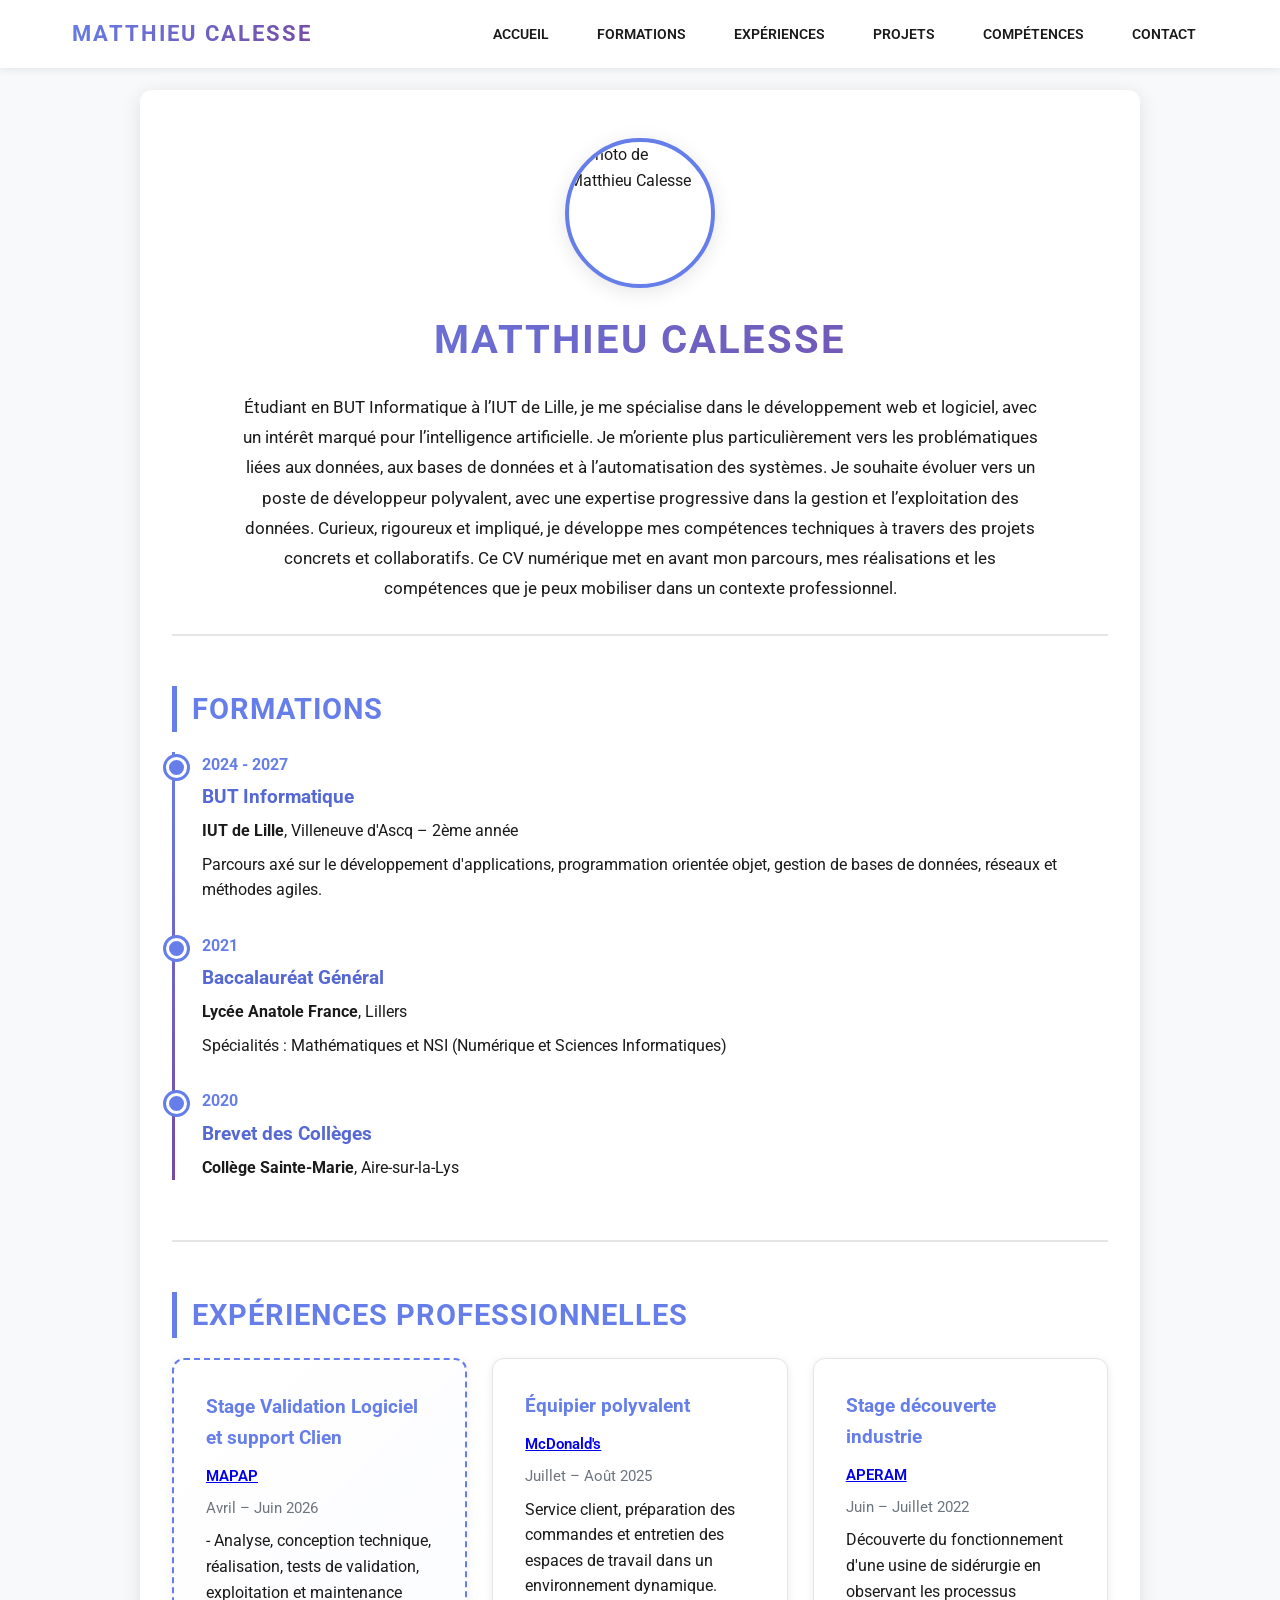
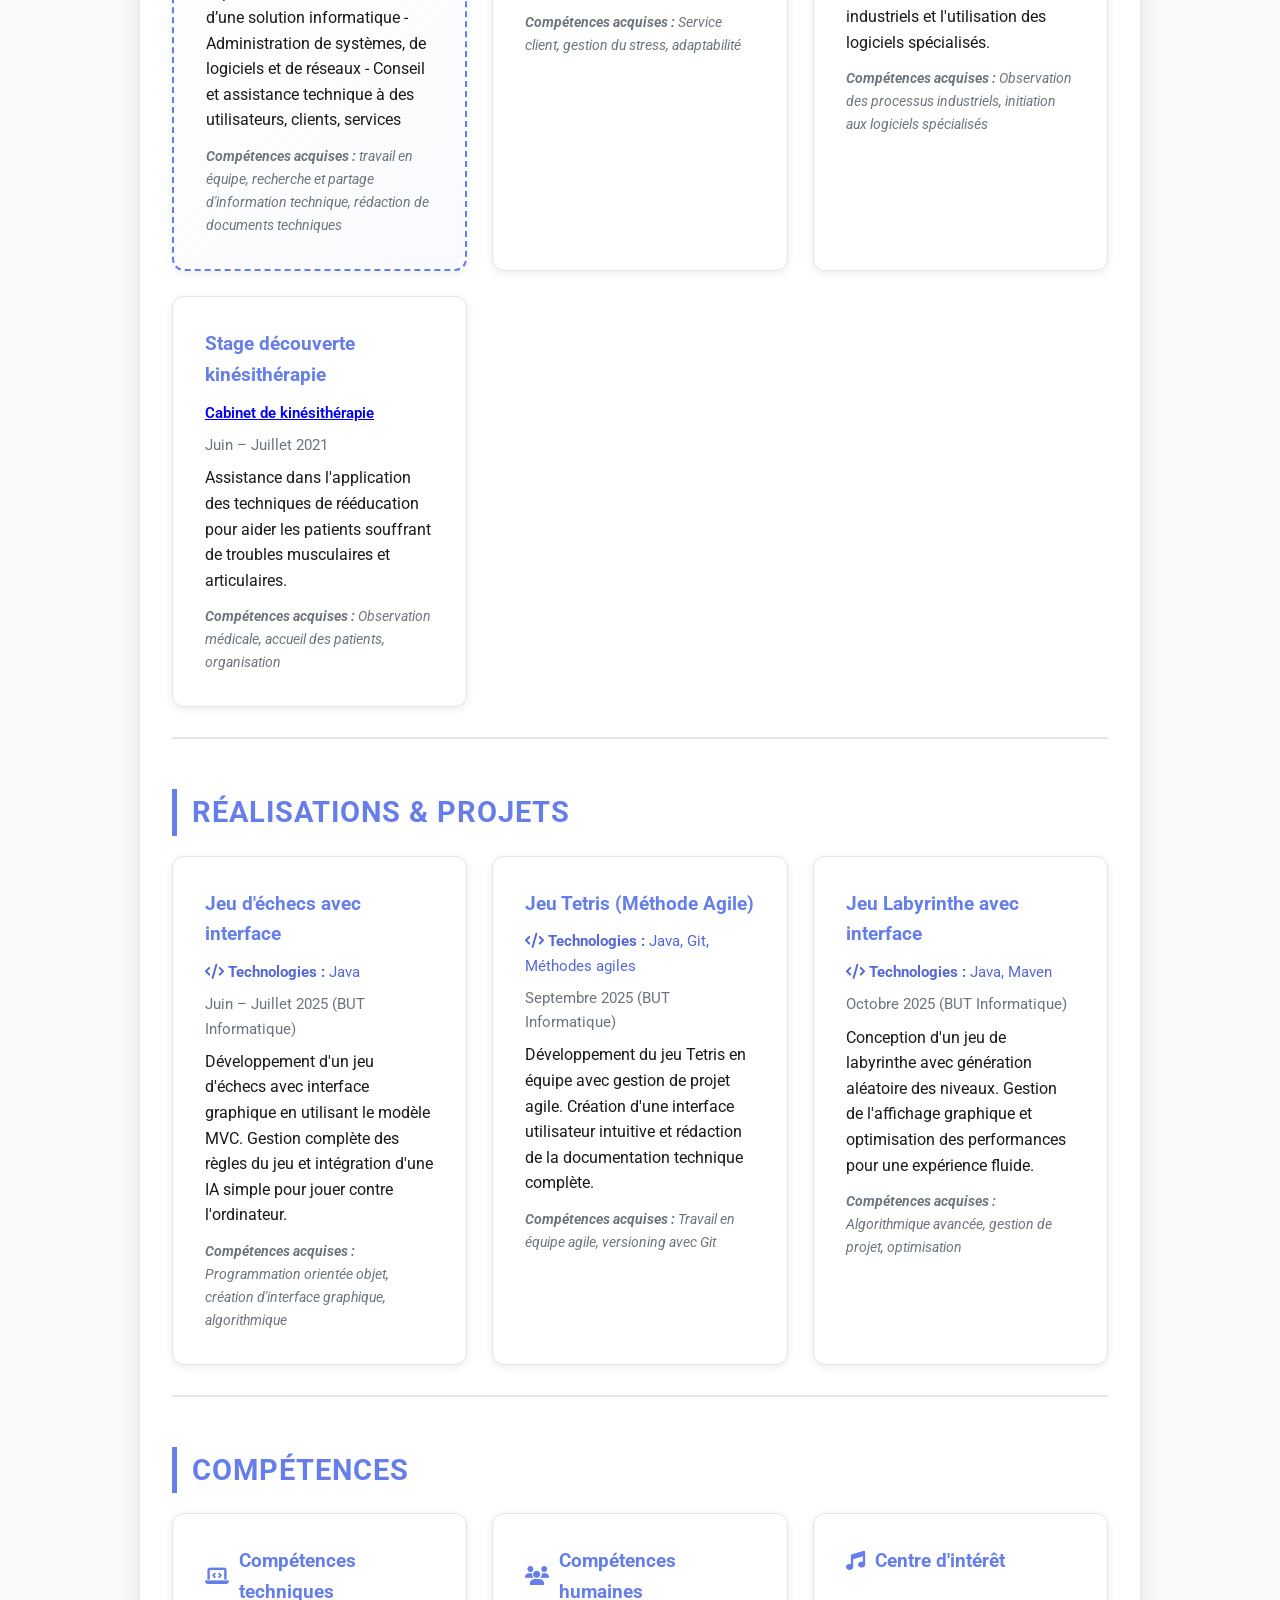
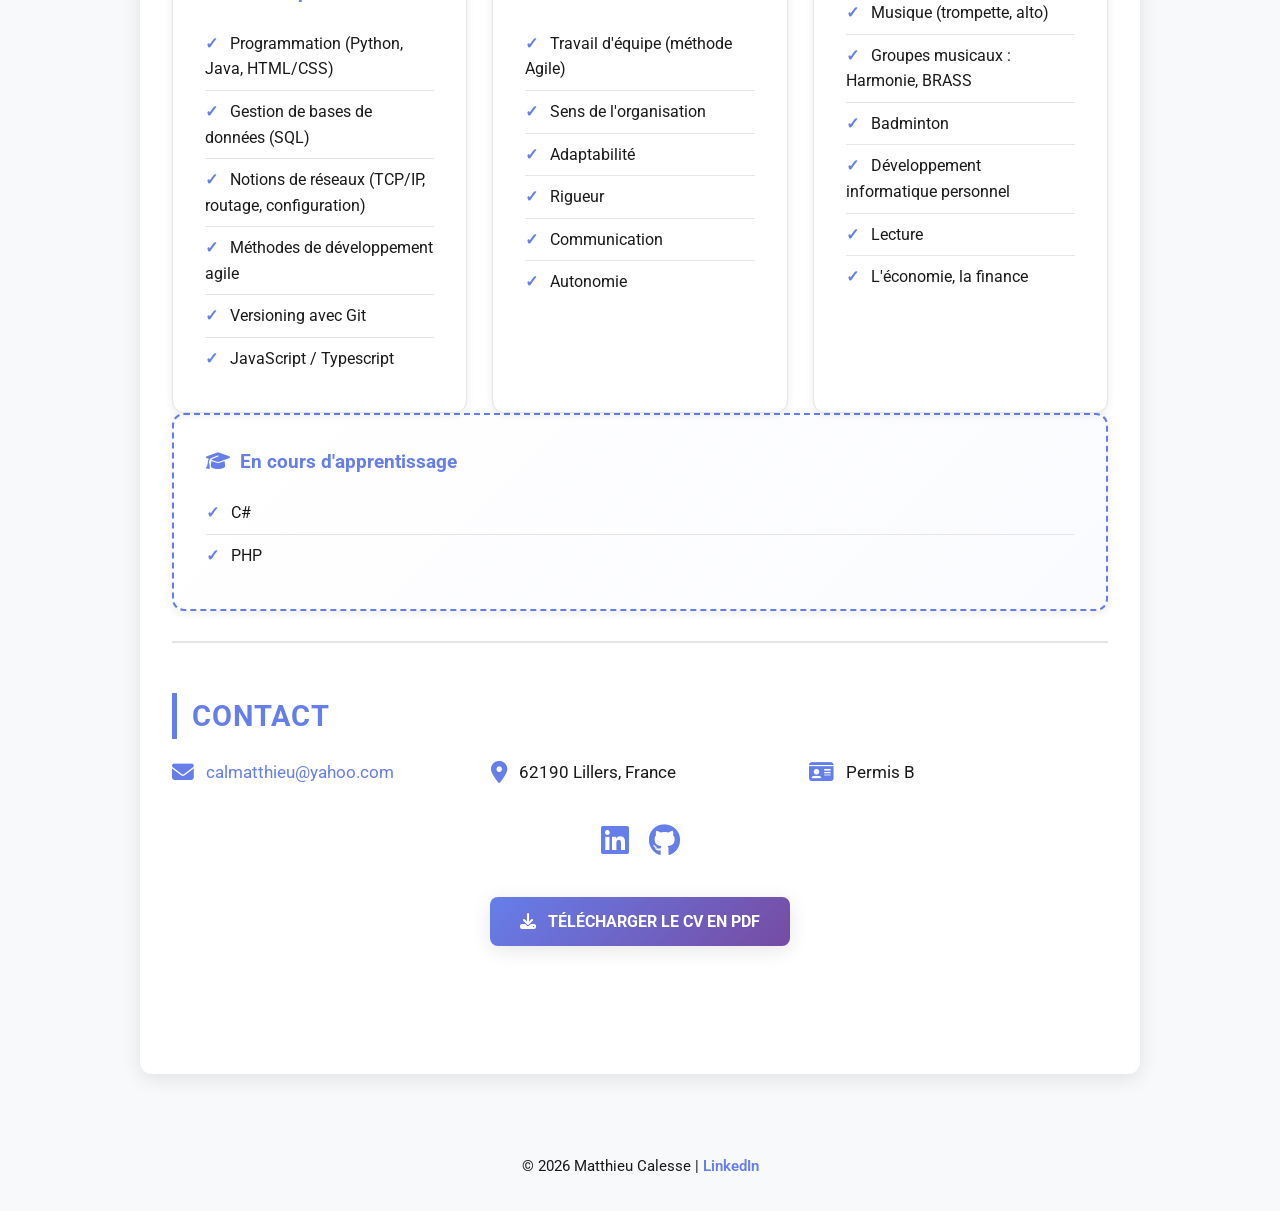
==== commit 91616a2b: "ajout Js et Ts en skill" ====
--- a/html/index.html
+++ b/html/index.html
@@ -194,6 +194,7 @@
             <li>Notions de réseaux (TCP/IP, routage, configuration)</li>
             <li>Méthodes de développement agile</li>
             <li>Versioning avec Git</li>
+            <li>JavaScript / Typescript</li>
           </ul>
         </div>
         <div class="competence-block">
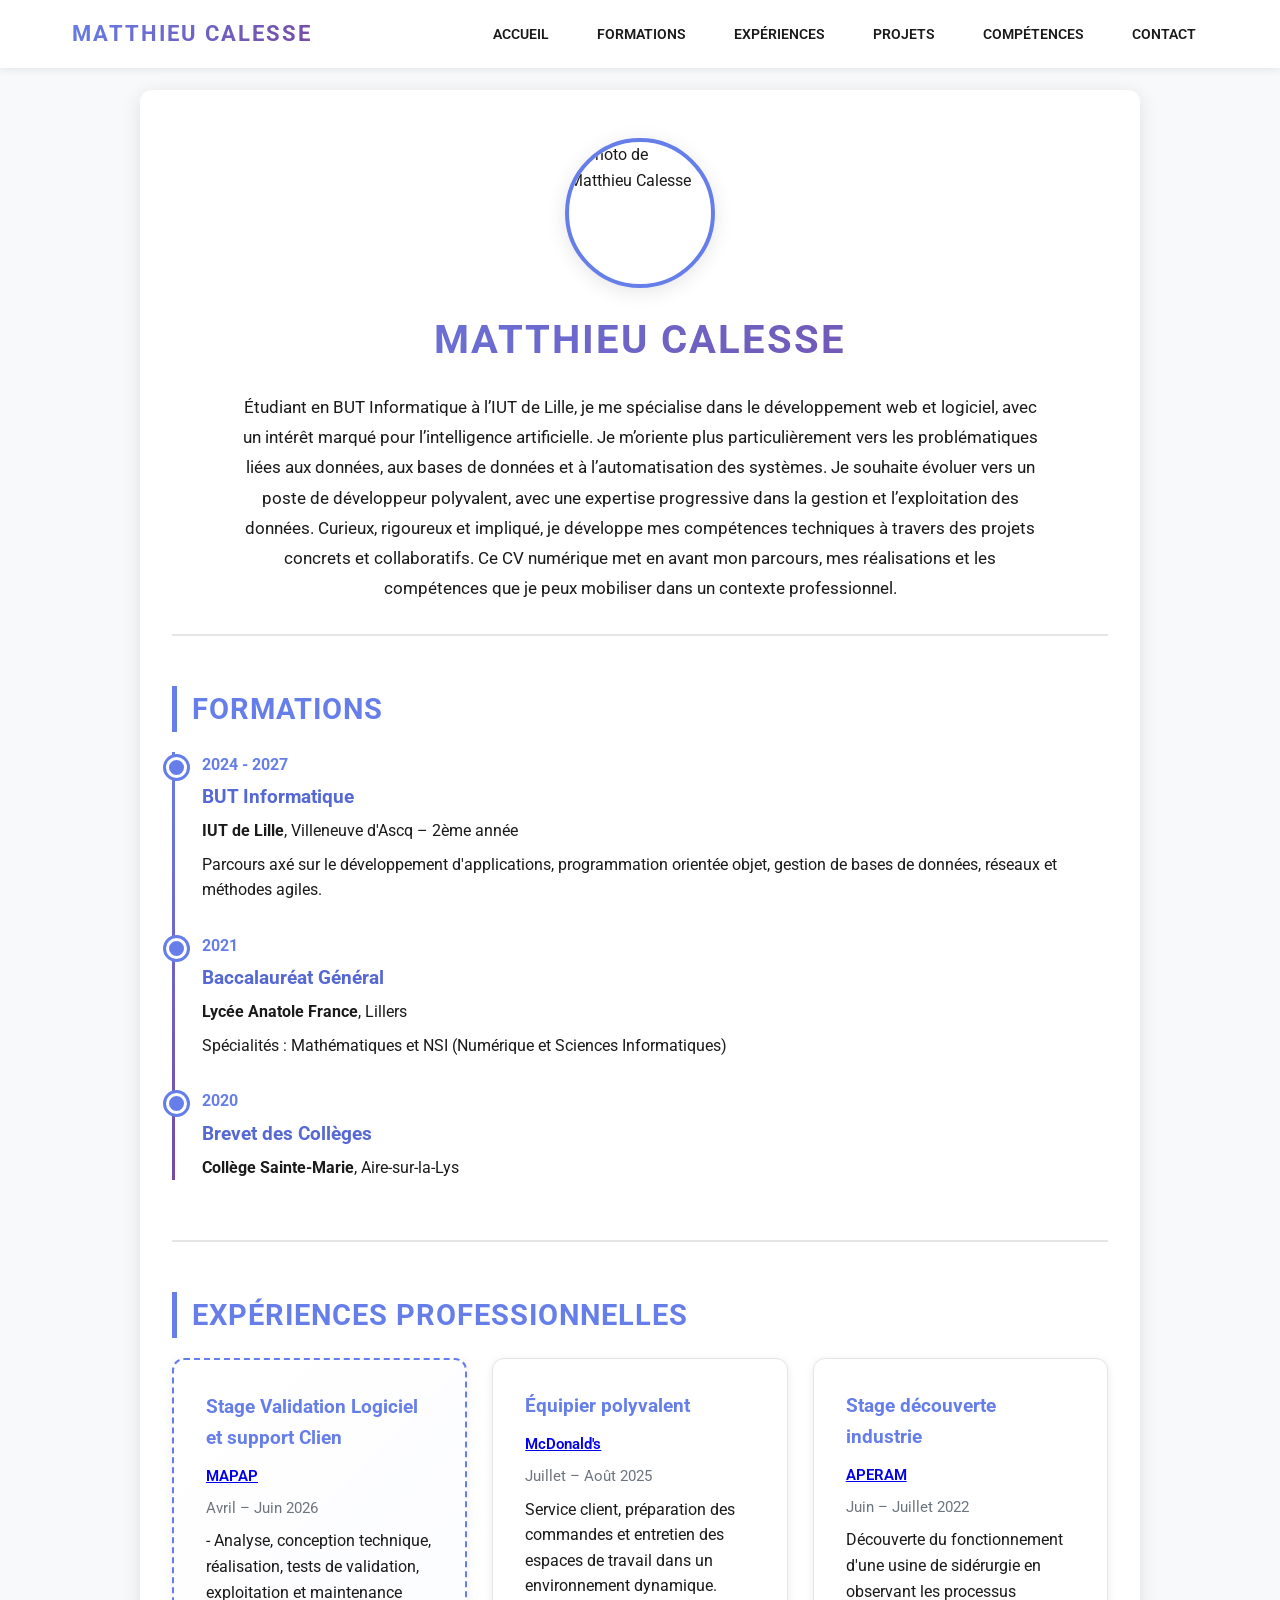
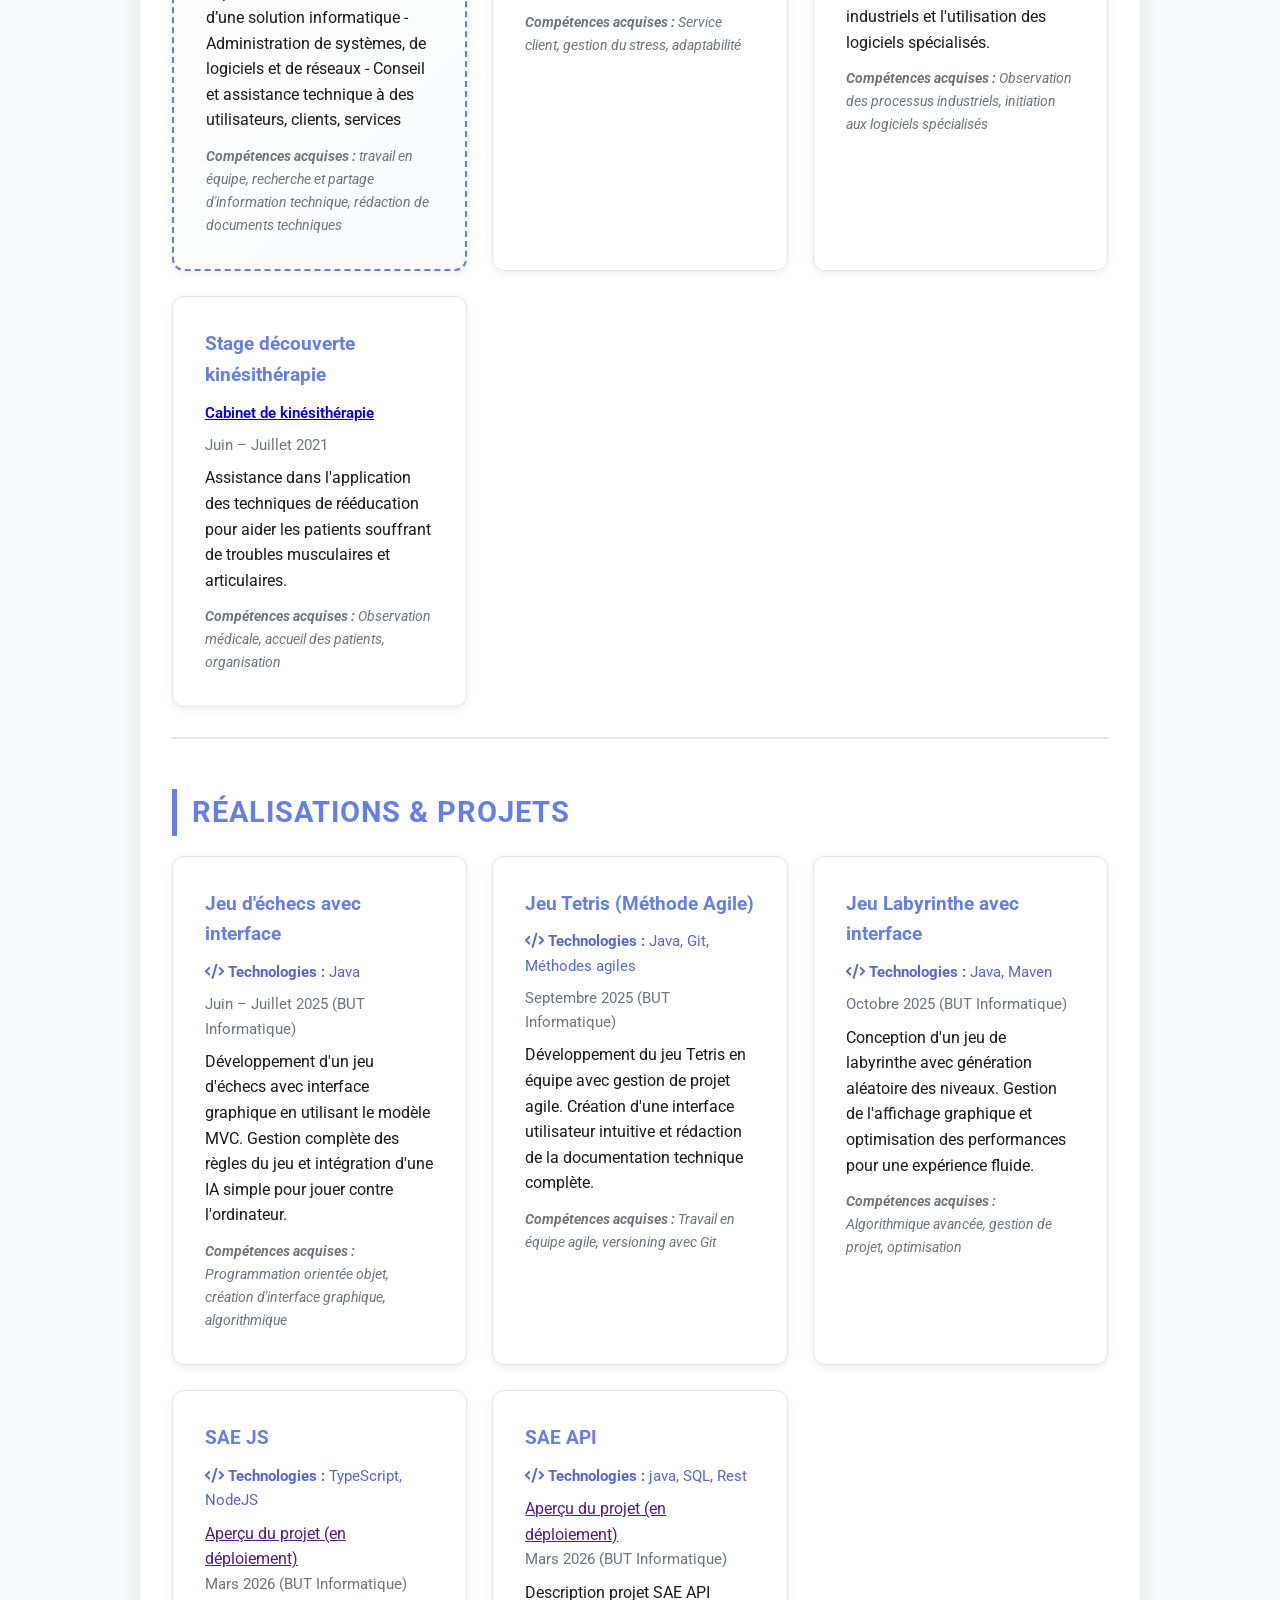
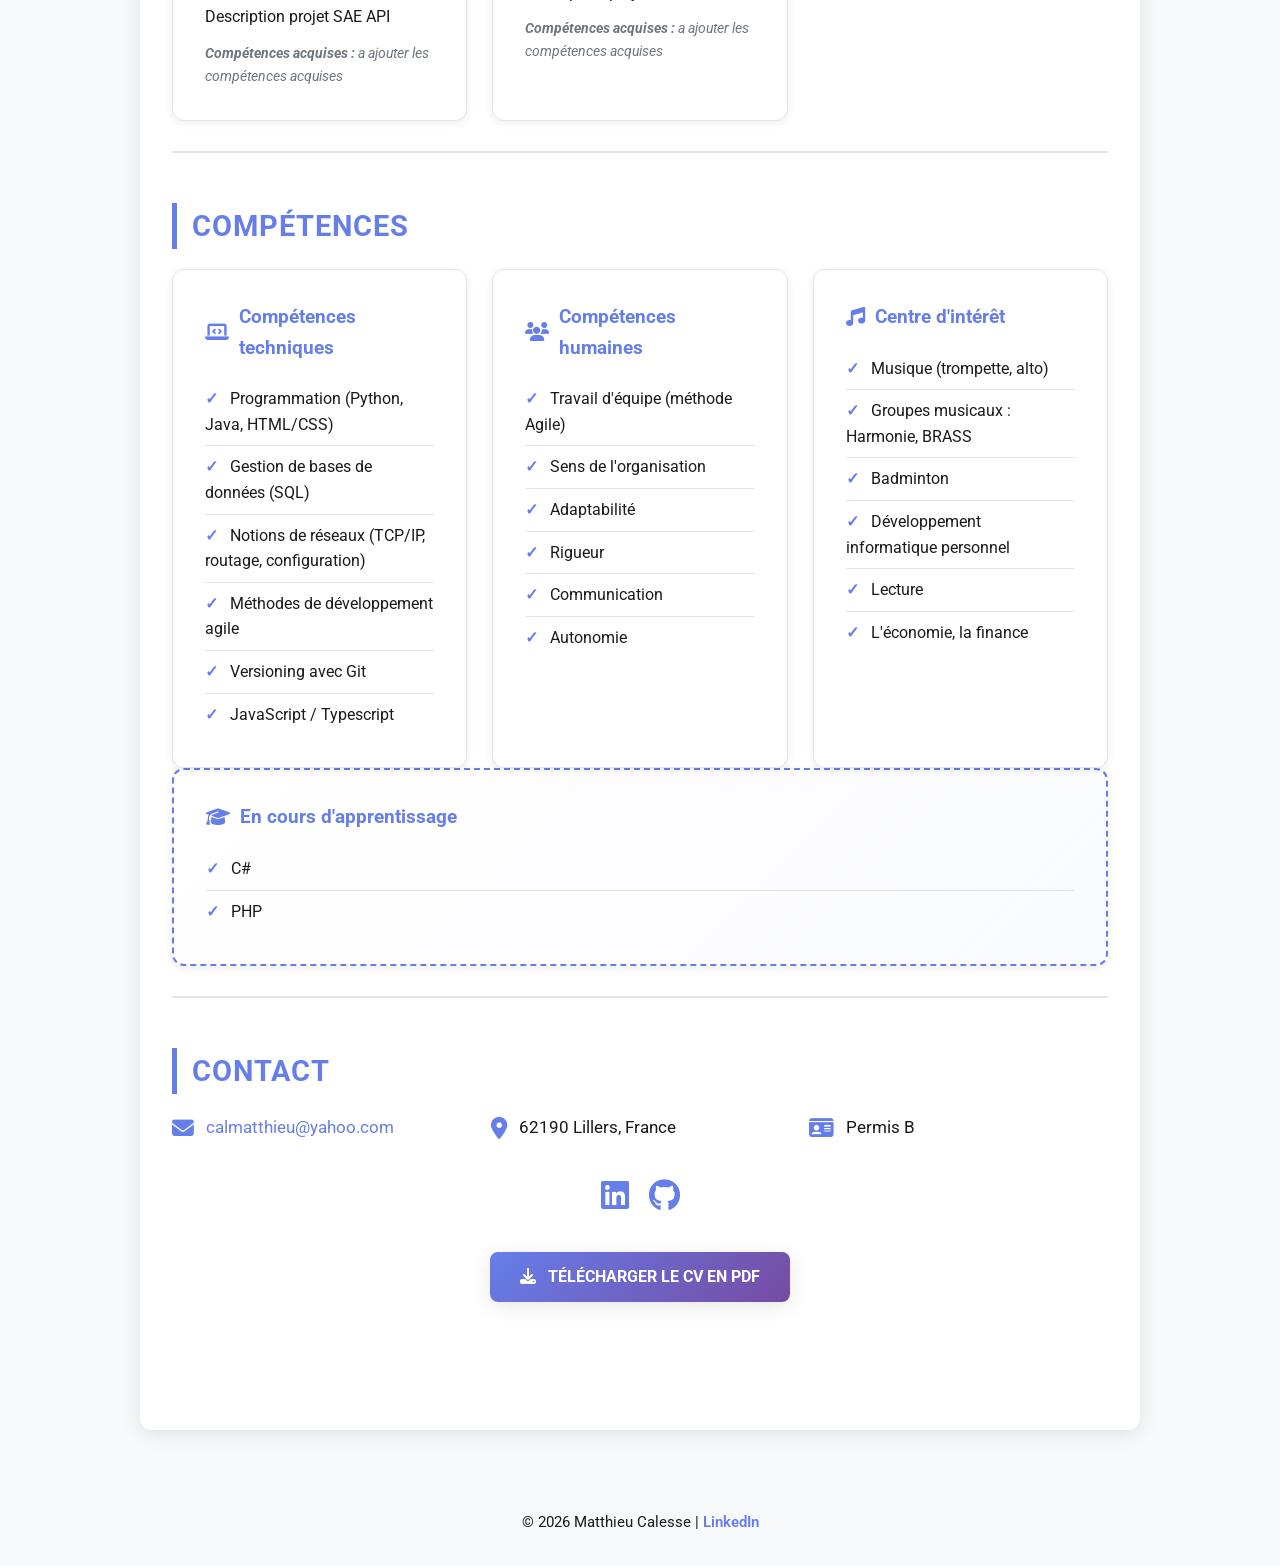
==== commit 41738c1e: "ajout projet temporaire" ====
--- a/html/index.html
+++ b/html/index.html
@@ -179,6 +179,22 @@
           <p class="competences"><strong>Compétences acquises :</strong> Algorithmique avancée, gestion de projet,
             optimisation</p>
         </article>
+        <article class="project-card animate-on-scroll">
+          <h3>SAE JS</h3>
+          <p class="tech"><i class="fas fa-code"></i> <strong>Technologies :</strong> TypeScript, NodeJS</p>
+          <a href="">Aperçu du projet (en déploiement)</a>
+          <p class="date"><time datetime="2025-10">Mars 2026</time> (BUT Informatique)</p>
+          <p class="description">Description projet SAE API</p>
+          <p class="competences"><strong>Compétences acquises :</strong> a ajouter les compétences acquises</p>
+        </article>
+        <article class="project-card animate-on-scroll">
+          <h3>SAE API</h3>
+          <p class="tech"><i class="fas fa-code"></i> <strong>Technologies :</strong> java, SQL, Rest</p>
+          <a href="">Aperçu du projet (en déploiement)</a>
+          <p class="date"><time datetime="2025-10">Mars 2026</time> (BUT Informatique)</p>
+          <p class="description">Description projet SAE API</p>
+          <p class="competences"><strong>Compétences acquises :</strong> a ajouter les compétences acquises</p>
+        </article>
       </div>
     </section>
 
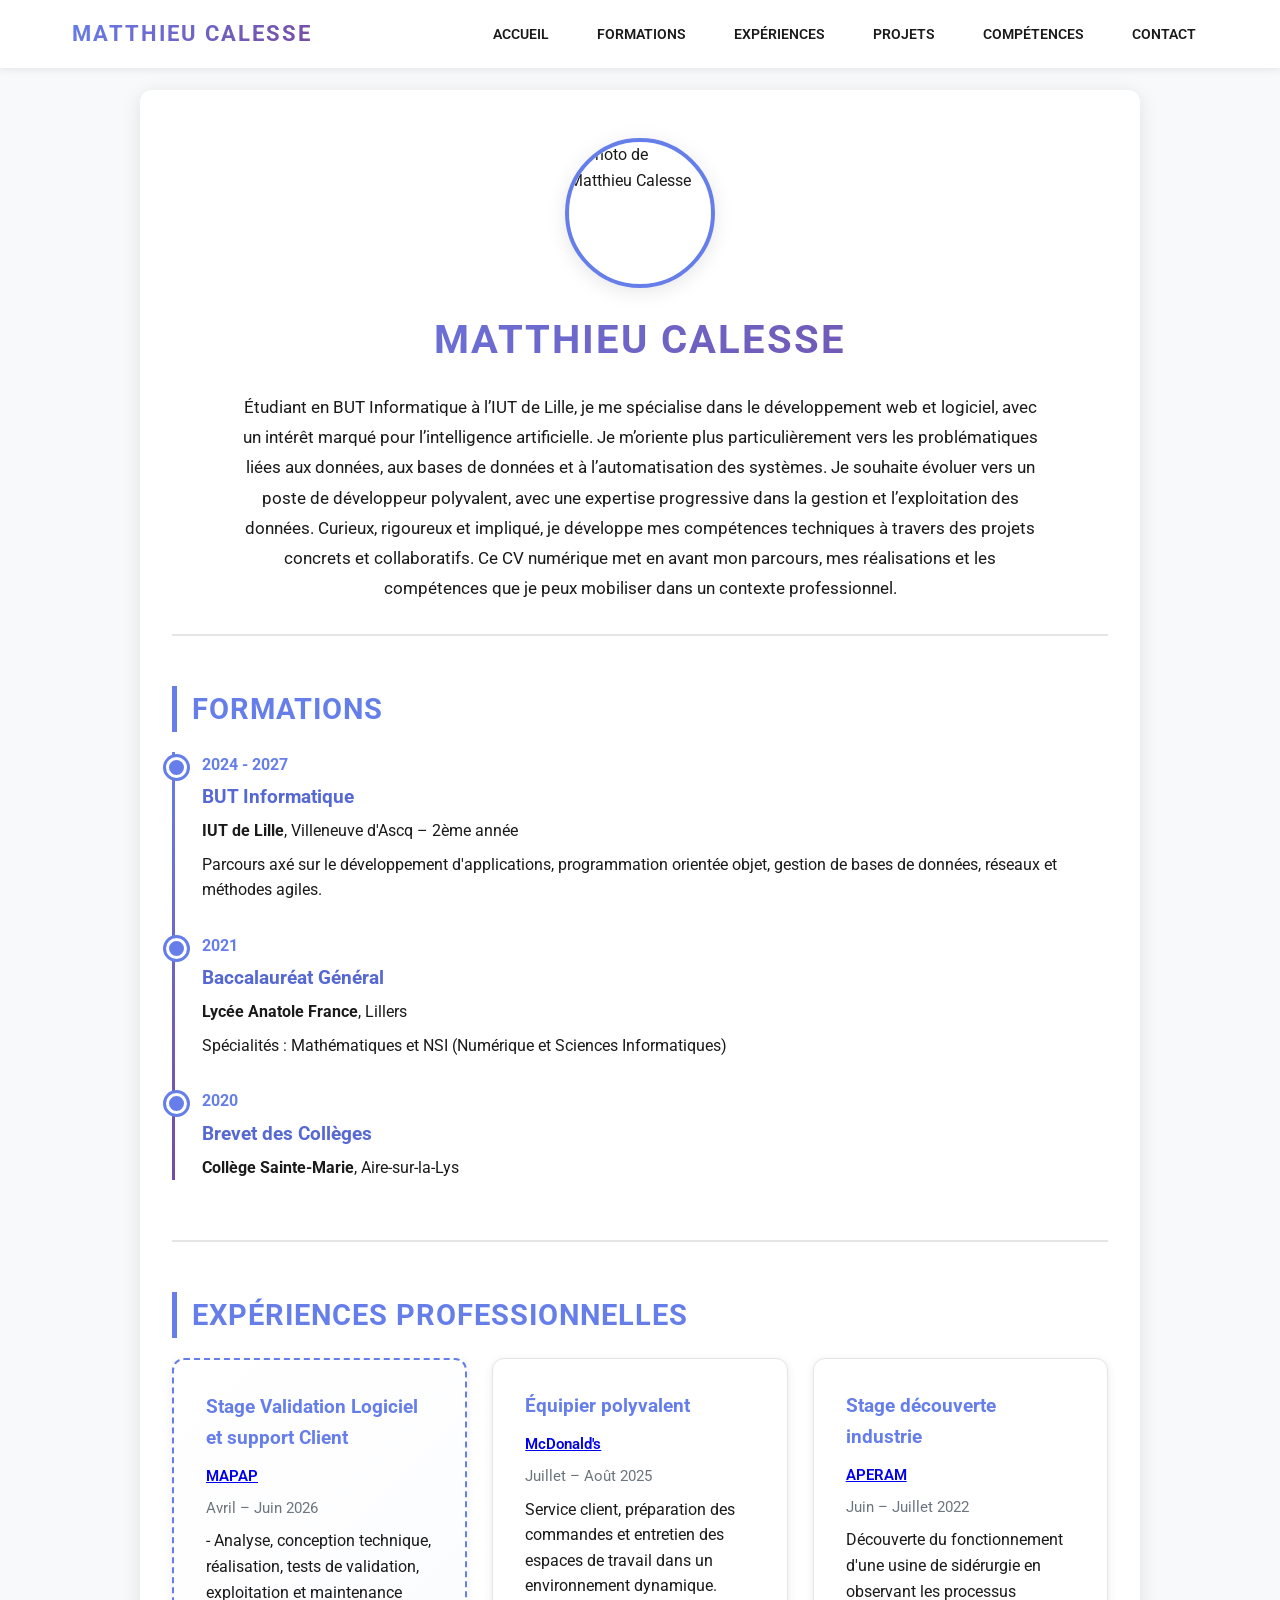
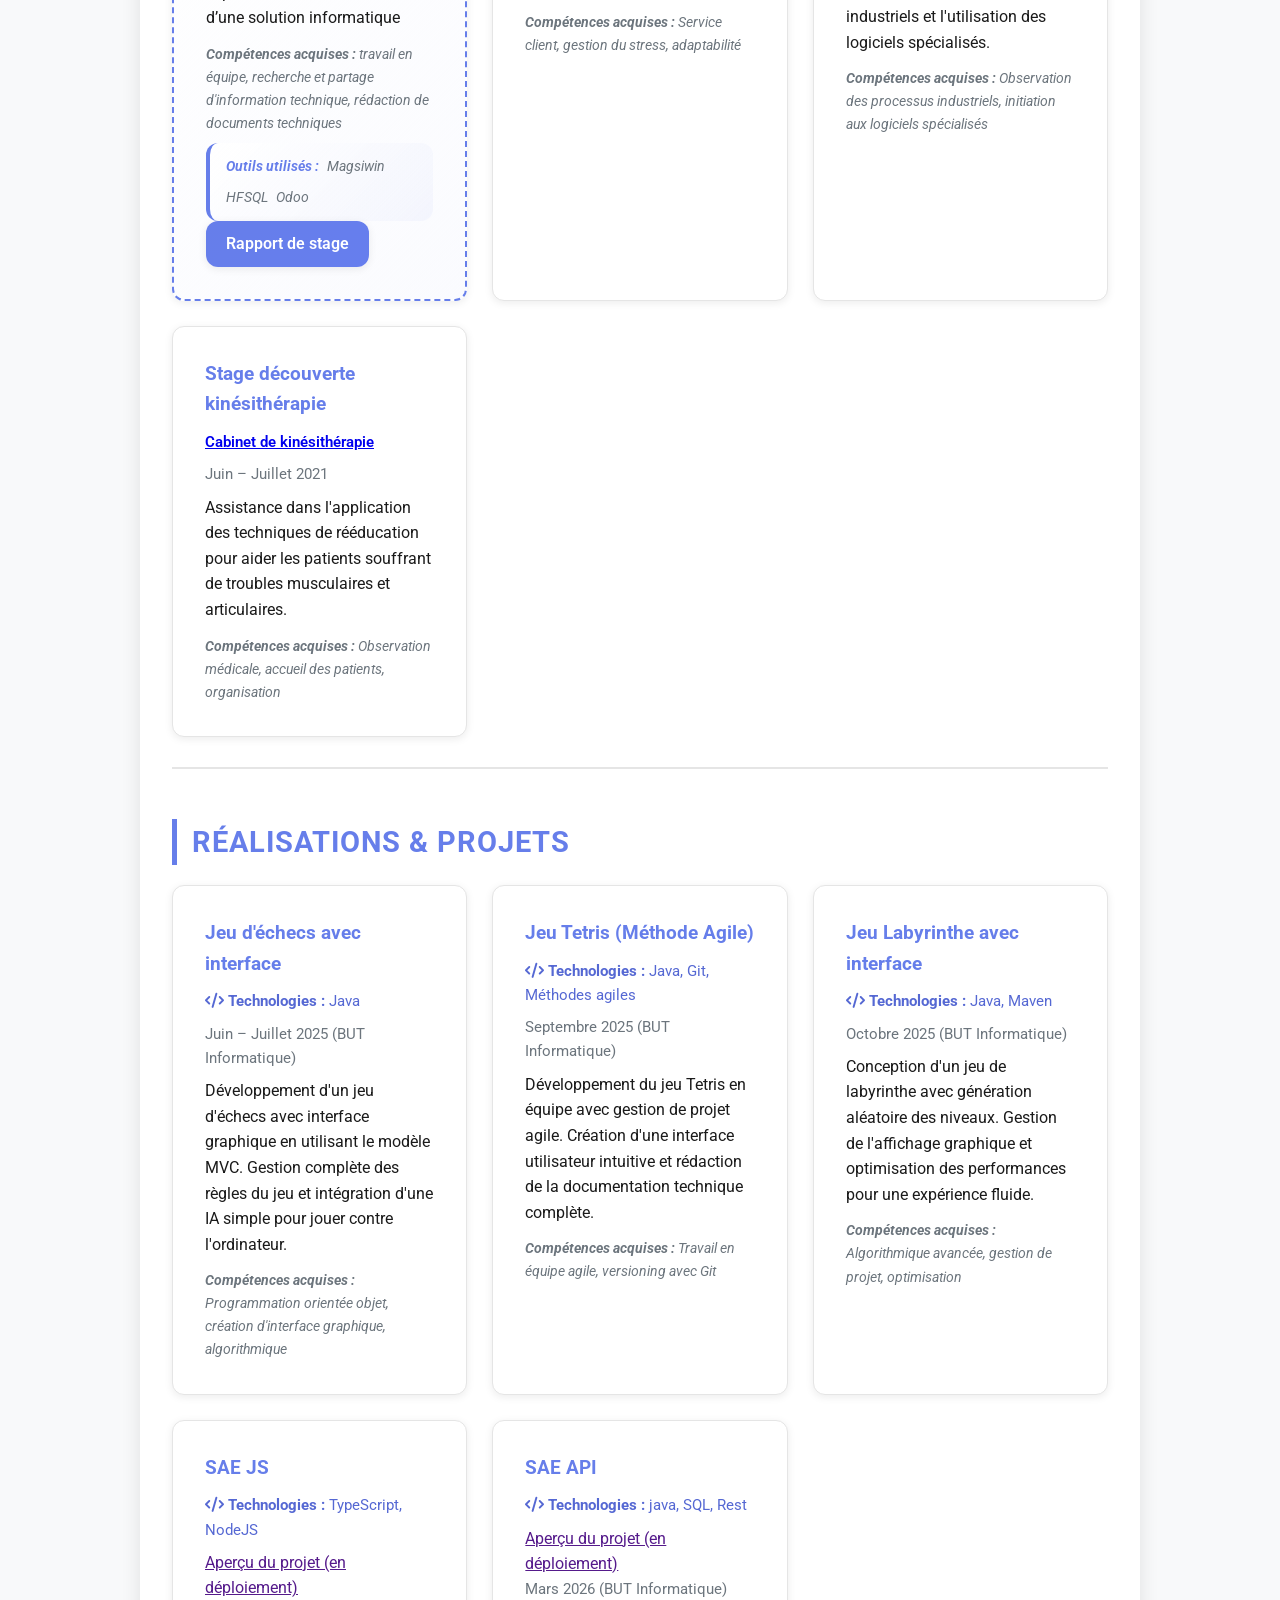
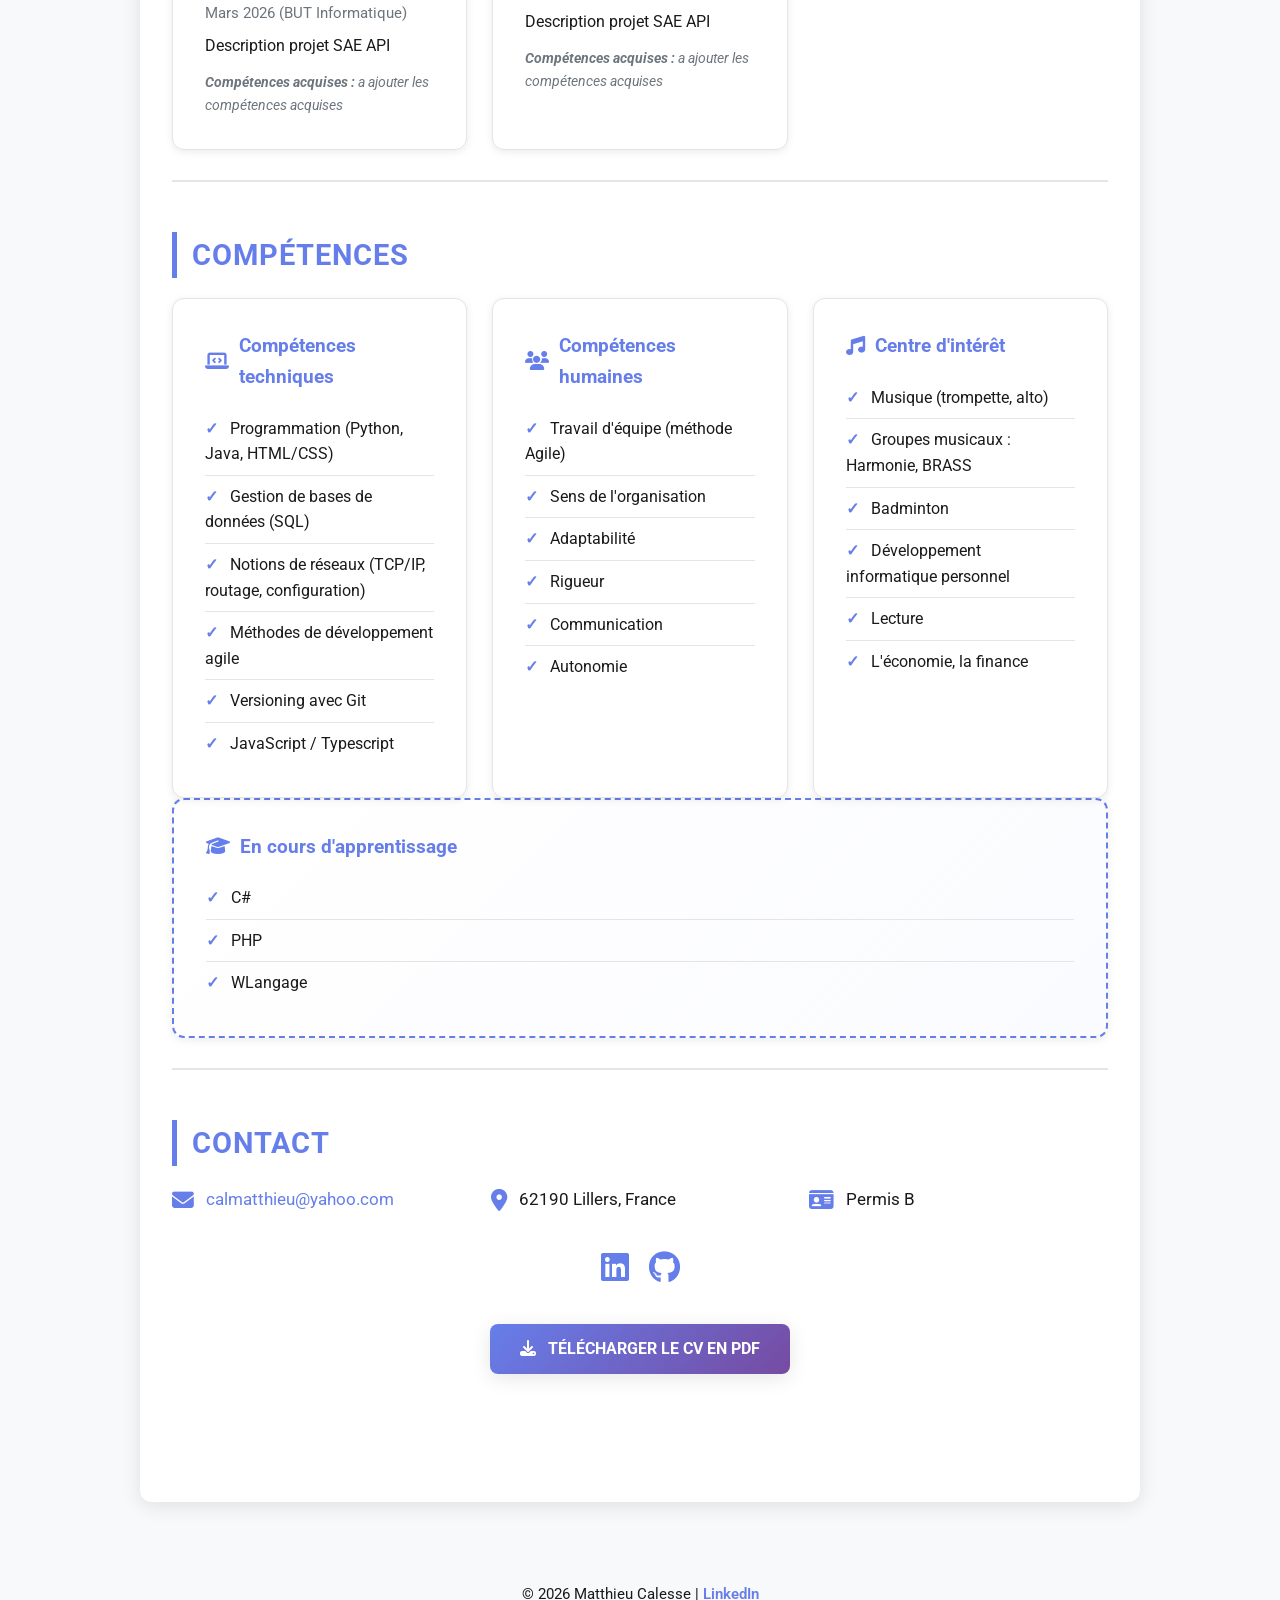
==== commit 990a4f56: "ajout stage et Wlangage" ====
--- a/html/index.html
+++ b/html/index.html
@@ -87,18 +87,18 @@
       <h2>Expériences professionnelles</h2>
       <div class="experience-grid">
          <article class="experience-card animate-on-scroll experience--learning">
-          <h3>Stage Validation Logiciel et support Clien</h3>
+          <h3>Stage Validation Logiciel et support Client</h3>
           <p class="company">
             <a href="https://www.mapap.fr/">MAPAP</a>
           </p>
           <p class="date"><time datetime="2021-06">Avril – Juin 2026</time></p>
           <p class="description">
           - Analyse, conception technique, réalisation, tests de validation, exploitation et maintenance d’une solution informatique
-          - Administration de systèmes, de logiciels et de réseaux
-          - Conseil et assistance technique à des utilisateurs, clients, services
           </p>
           <p class="competences"><strong>Compétences acquises :</strong> travail en équipe, recherche et partage d'information technique, rédaction de 
           documents techniques</p>
+          <p class="outils"><strong>Outils utilisés :</strong><span>Magsiwin</span><span>HFSQL</span><span>Odoo</span></p>
+          <a class="btn btn-primary" href="lien-rapport.pdf" target="_blank">Rapport de stage</a>
         </article>
         <article class="experience-card animate-on-scroll">
           <h3>Équipier polyvalent</h3>
@@ -241,6 +241,7 @@
           <ul>
             <li>C#</li>
             <li>PHP</li>
+            <li>WLangage</li>
           </ul>
         </div>
       </div>
--- a/html/style.css
+++ b/html/style.css
@@ -384,6 +384,61 @@
   display: grid;
   grid-template-columns: repeat(auto-fit, minmax(250px, 1fr));
   gap: 25px;
+}
+
+.outils {
+  font-size: 0.9em;
+  font-style: italic;
+  color: var(--text-secondary);
+  background: linear-gradient(135deg, var(--bg-card) 0%, rgba(102, 126, 234, 0.05) 100%);
+  padding: 12px 16px;
+  border-radius: var(--radius-md);
+  border-left: 4px solid var(--main-blue);
+  margin-top: 8px;
+  transition: all var(--transition-normal);
+  display: flex;
+  flex-wrap: wrap;
+  gap: 8px;
+}
+
+.outils:hover {
+  transform: translateX(4px);
+  box-shadow: var(--shadow-sm);
+  border-left-width: 6px;
+}
+
+.outils strong {
+  color: var(--main-blue);
+  font-weight: 700;
+}
+.btn-primary {
+  display: inline-flex;
+  align-items: center;
+  gap: 8px;
+  background: linear-gradient(135deg, var(--main-blue), #667eee);
+  color: white;
+  padding: 10px 20px;
+  border-radius: var(--radius-md);
+  text-decoration: none;
+  font-weight: 600;
+  transition: all var(--transition-normal);
+  box-shadow: var(--shadow-sm);
+  position: relative;
+  overflow: hidden;
+}
+
+.btn-primary::before {
+  font-size: 1.1em;
+}
+
+.btn-primary:hover {
+  transform: translateY(-2px);
+  box-shadow: var(--shadow-md);
+  background: linear-gradient(135deg, #5a67d8, var(--main-blue));
+}
+
+.btn-primary:active {
+  transform: translateY(0);
 }
 
 .competence-block {
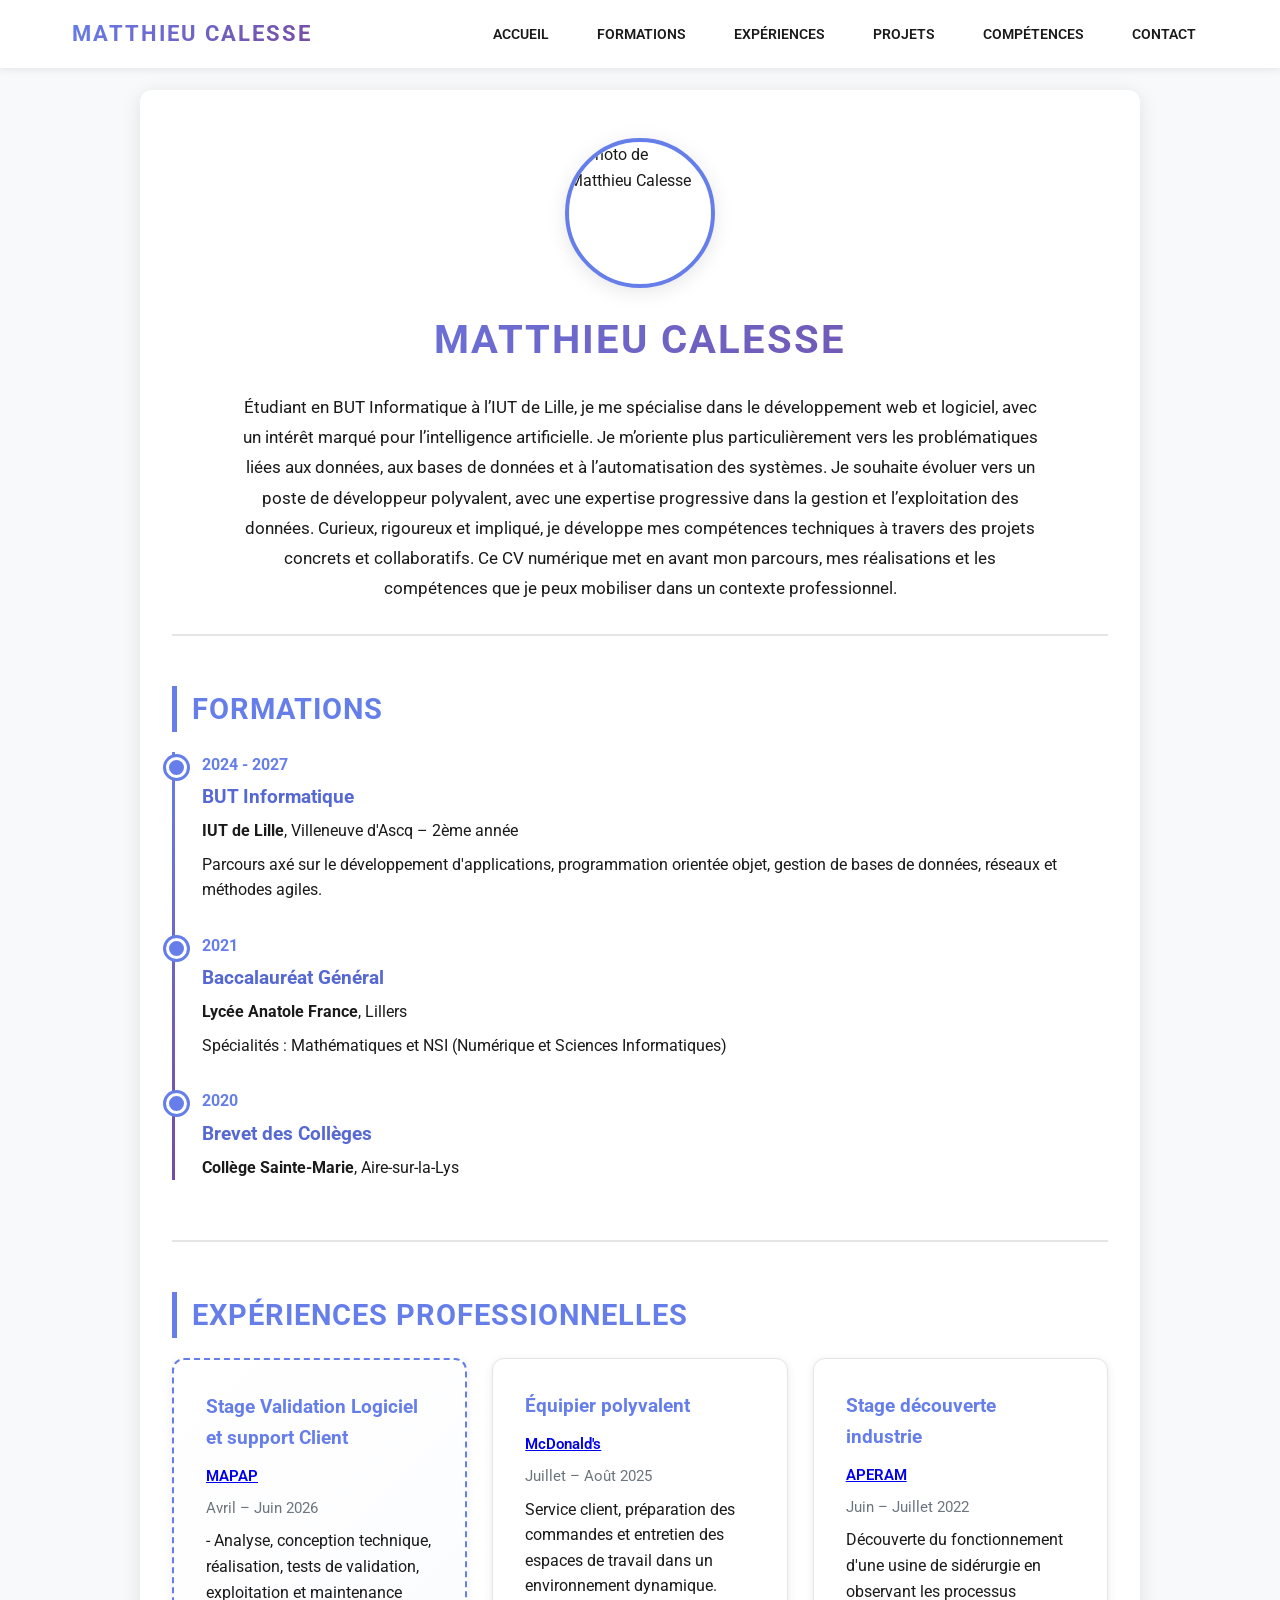
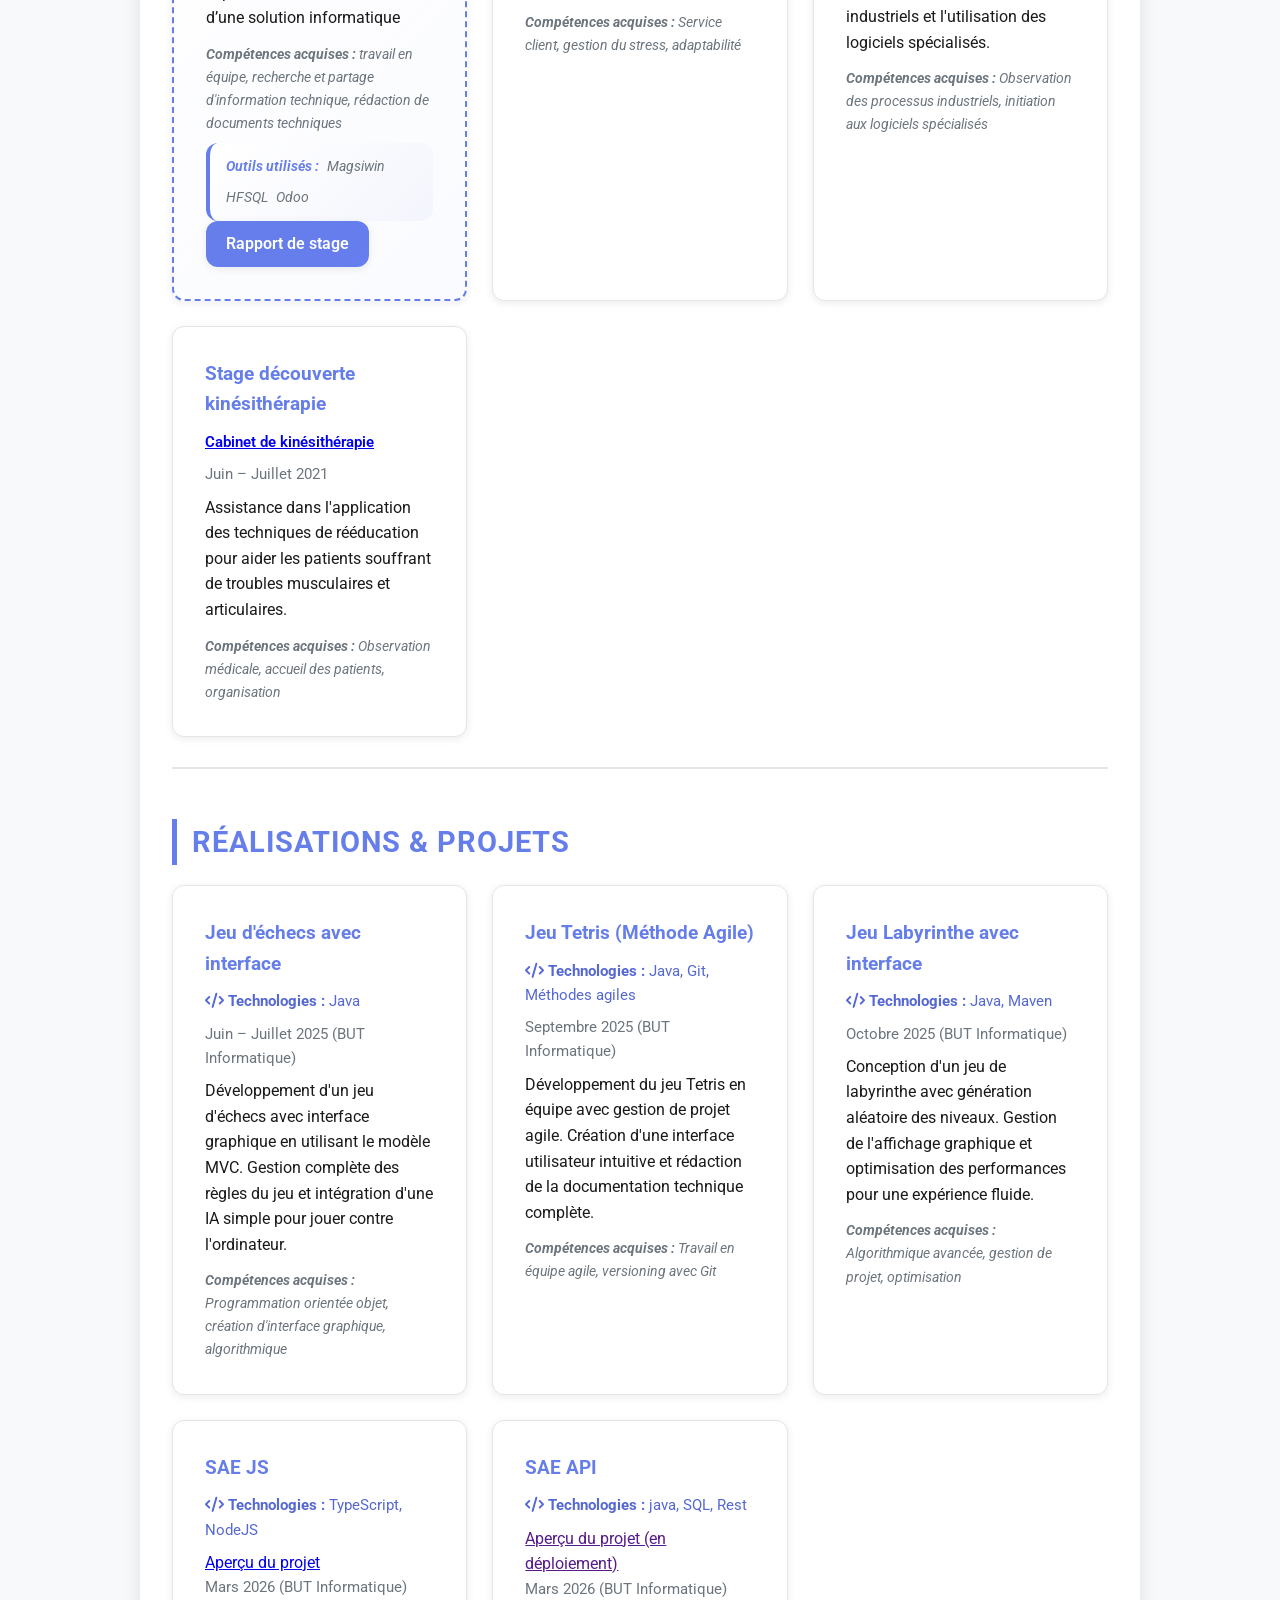
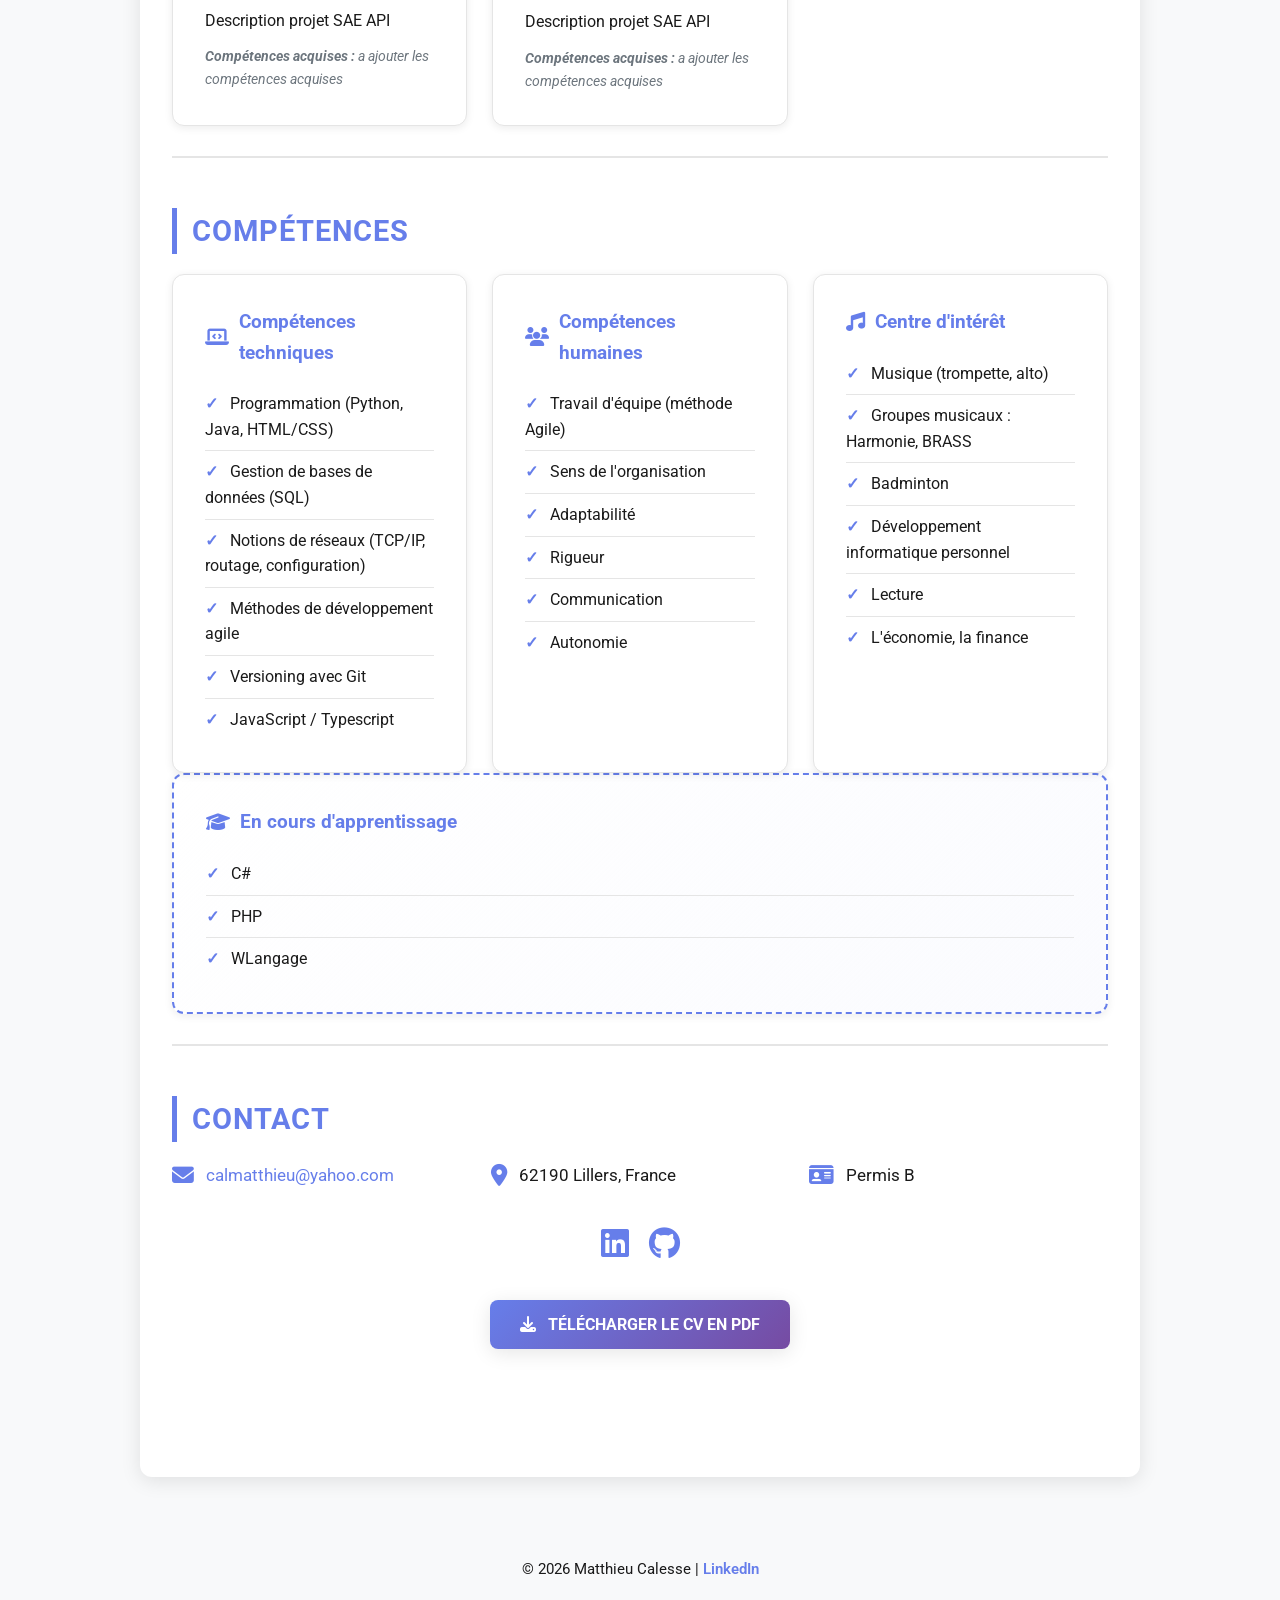
==== commit 94327ade: "ajout lien vers projet JS" ====
--- a/html/index.html
+++ b/html/index.html
@@ -182,7 +182,7 @@
         <article class="project-card animate-on-scroll">
           <h3>SAE JS</h3>
           <p class="tech"><i class="fas fa-code"></i> <strong>Technologies :</strong> TypeScript, NodeJS</p>
-          <a href="">Aperçu du projet (en déploiement)</a>
+          <a href="https://cal-matthieu.github.io/sae_js/">Aperçu du projet</a>
           <p class="date"><time datetime="2025-10">Mars 2026</time> (BUT Informatique)</p>
           <p class="description">Description projet SAE API</p>
           <p class="competences"><strong>Compétences acquises :</strong> a ajouter les compétences acquises</p>
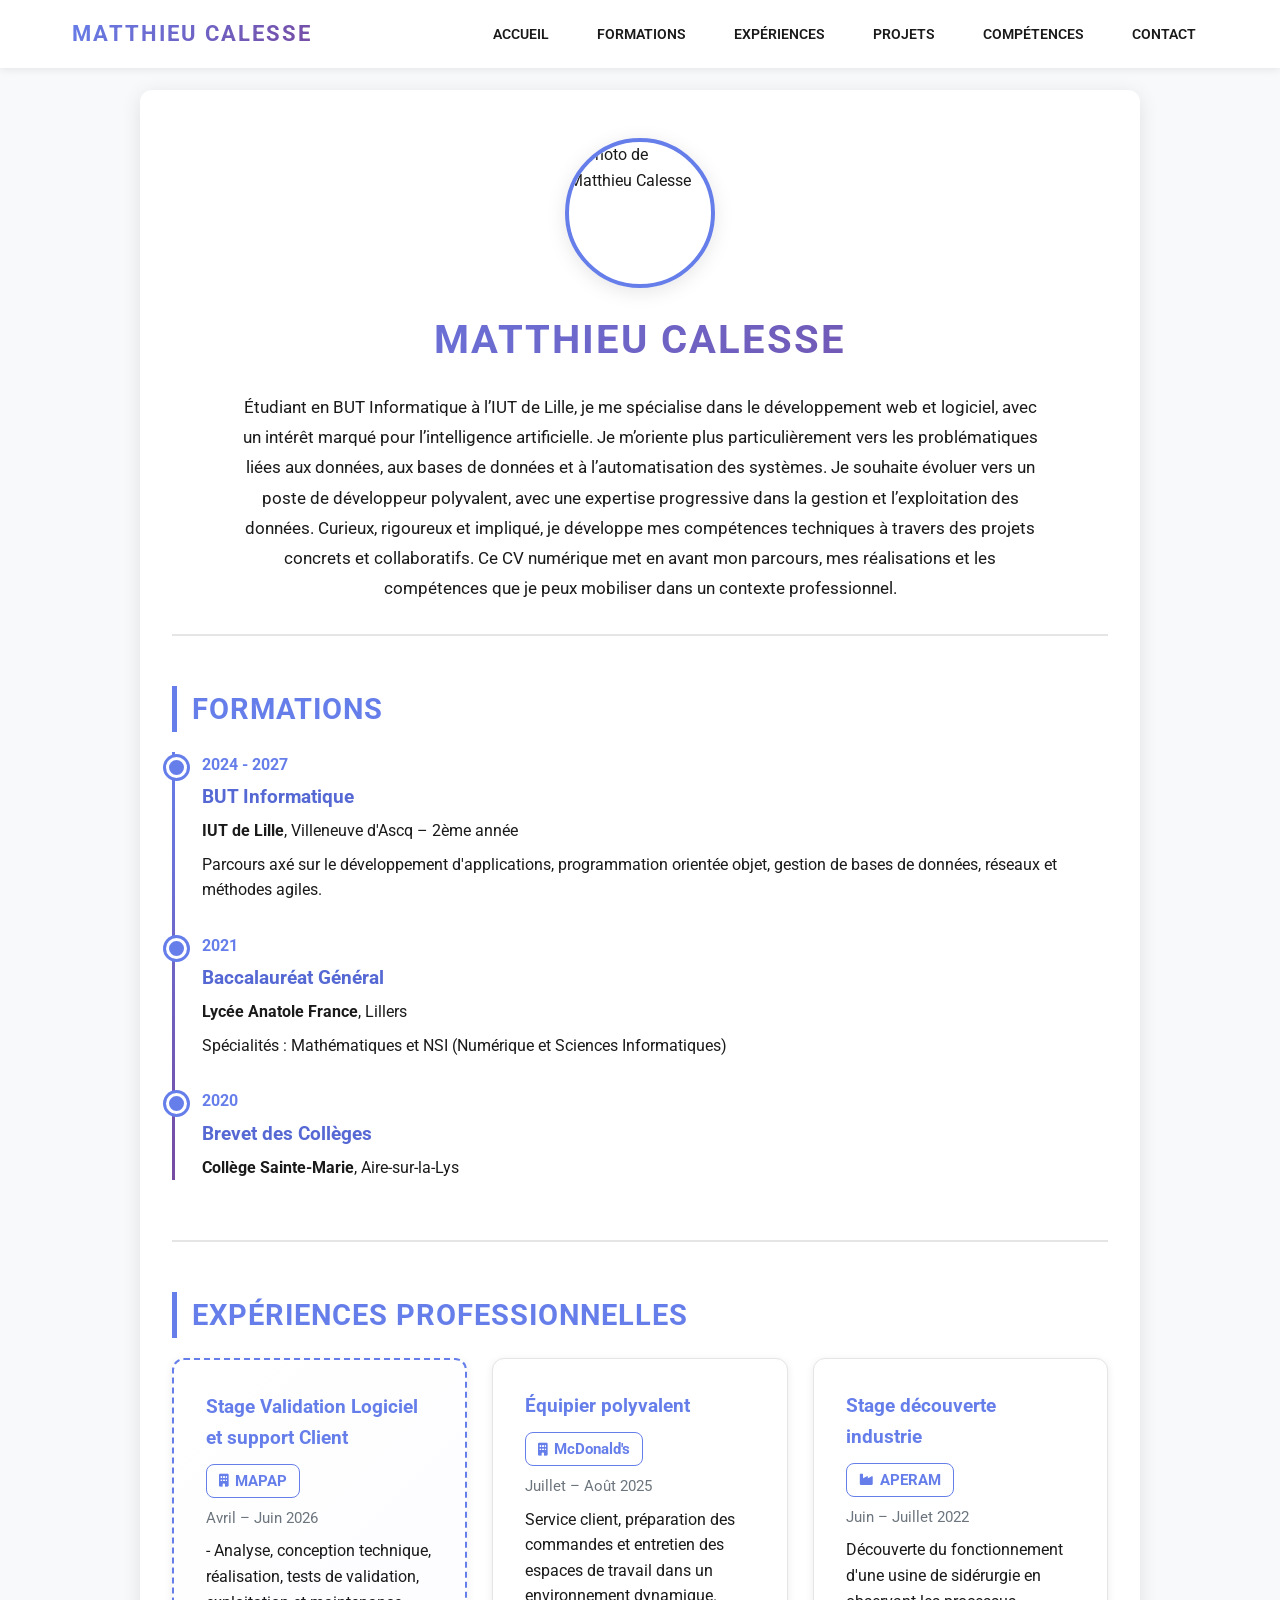
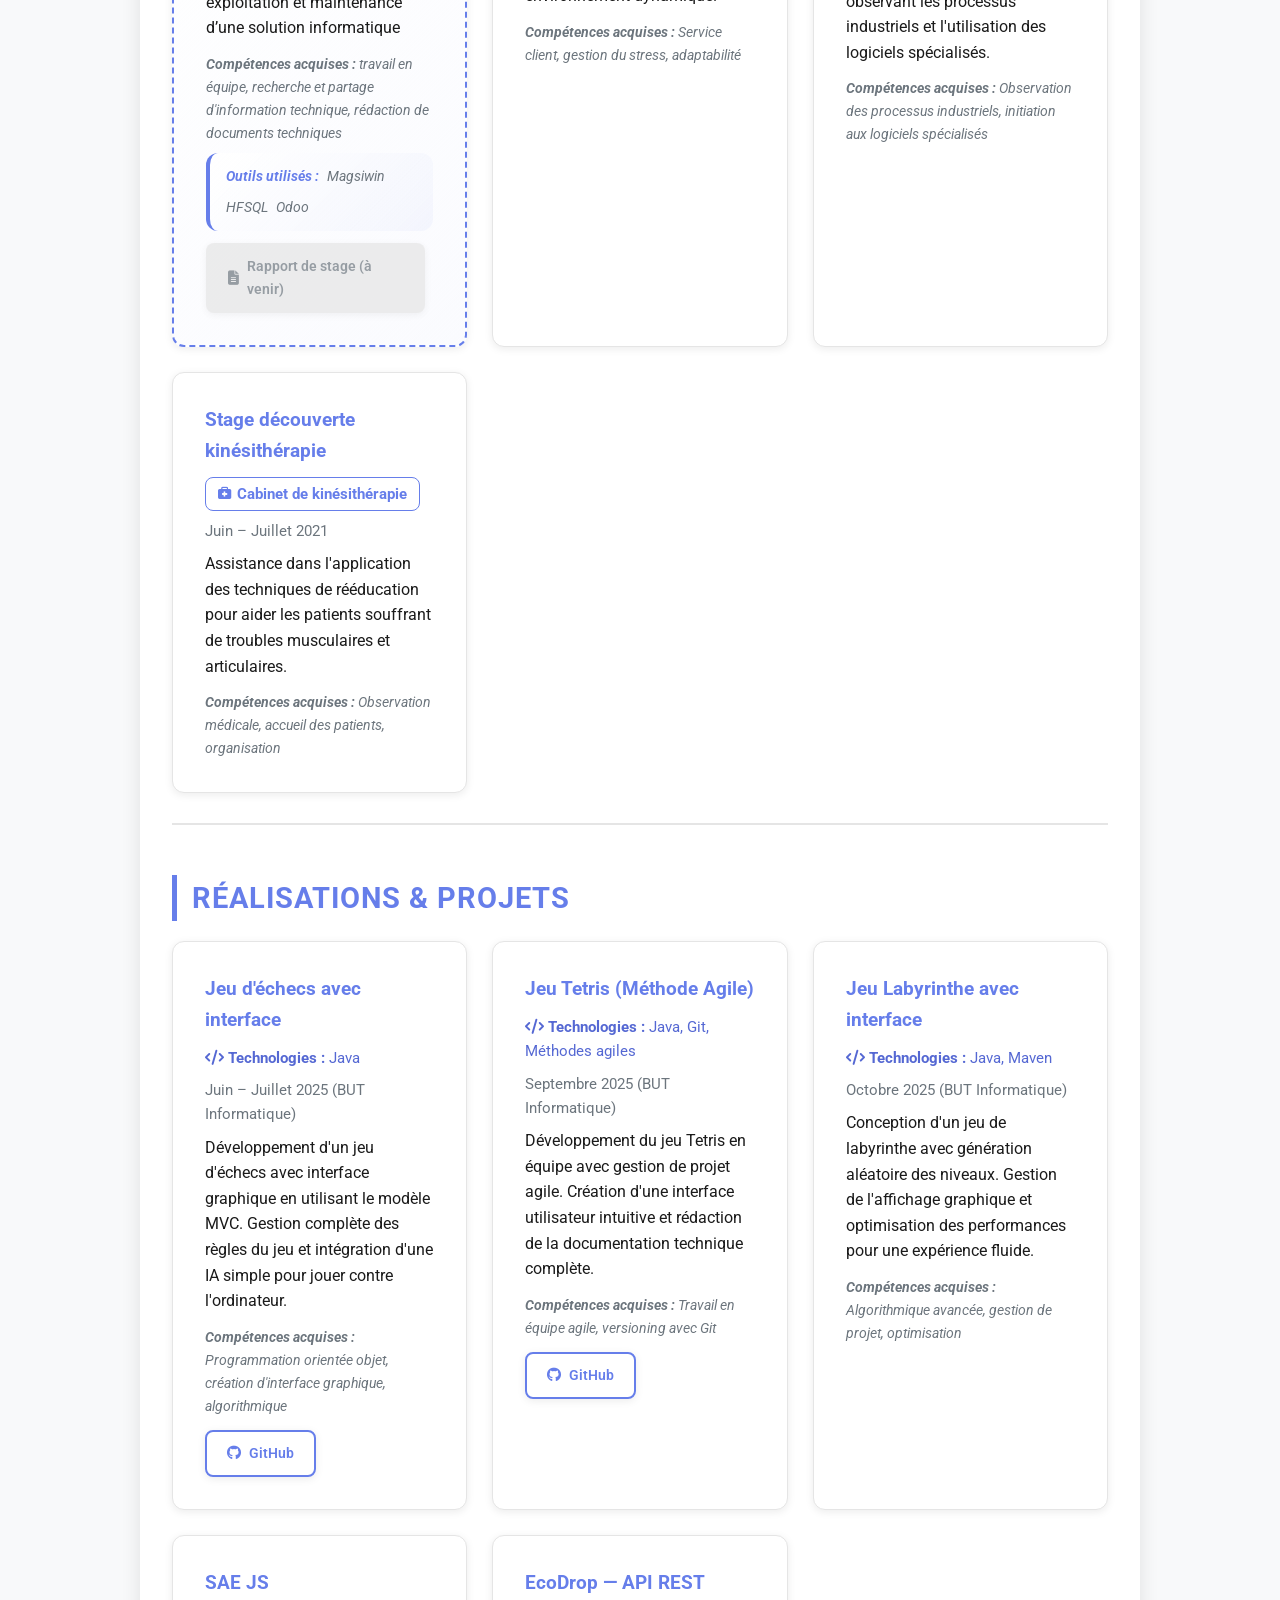
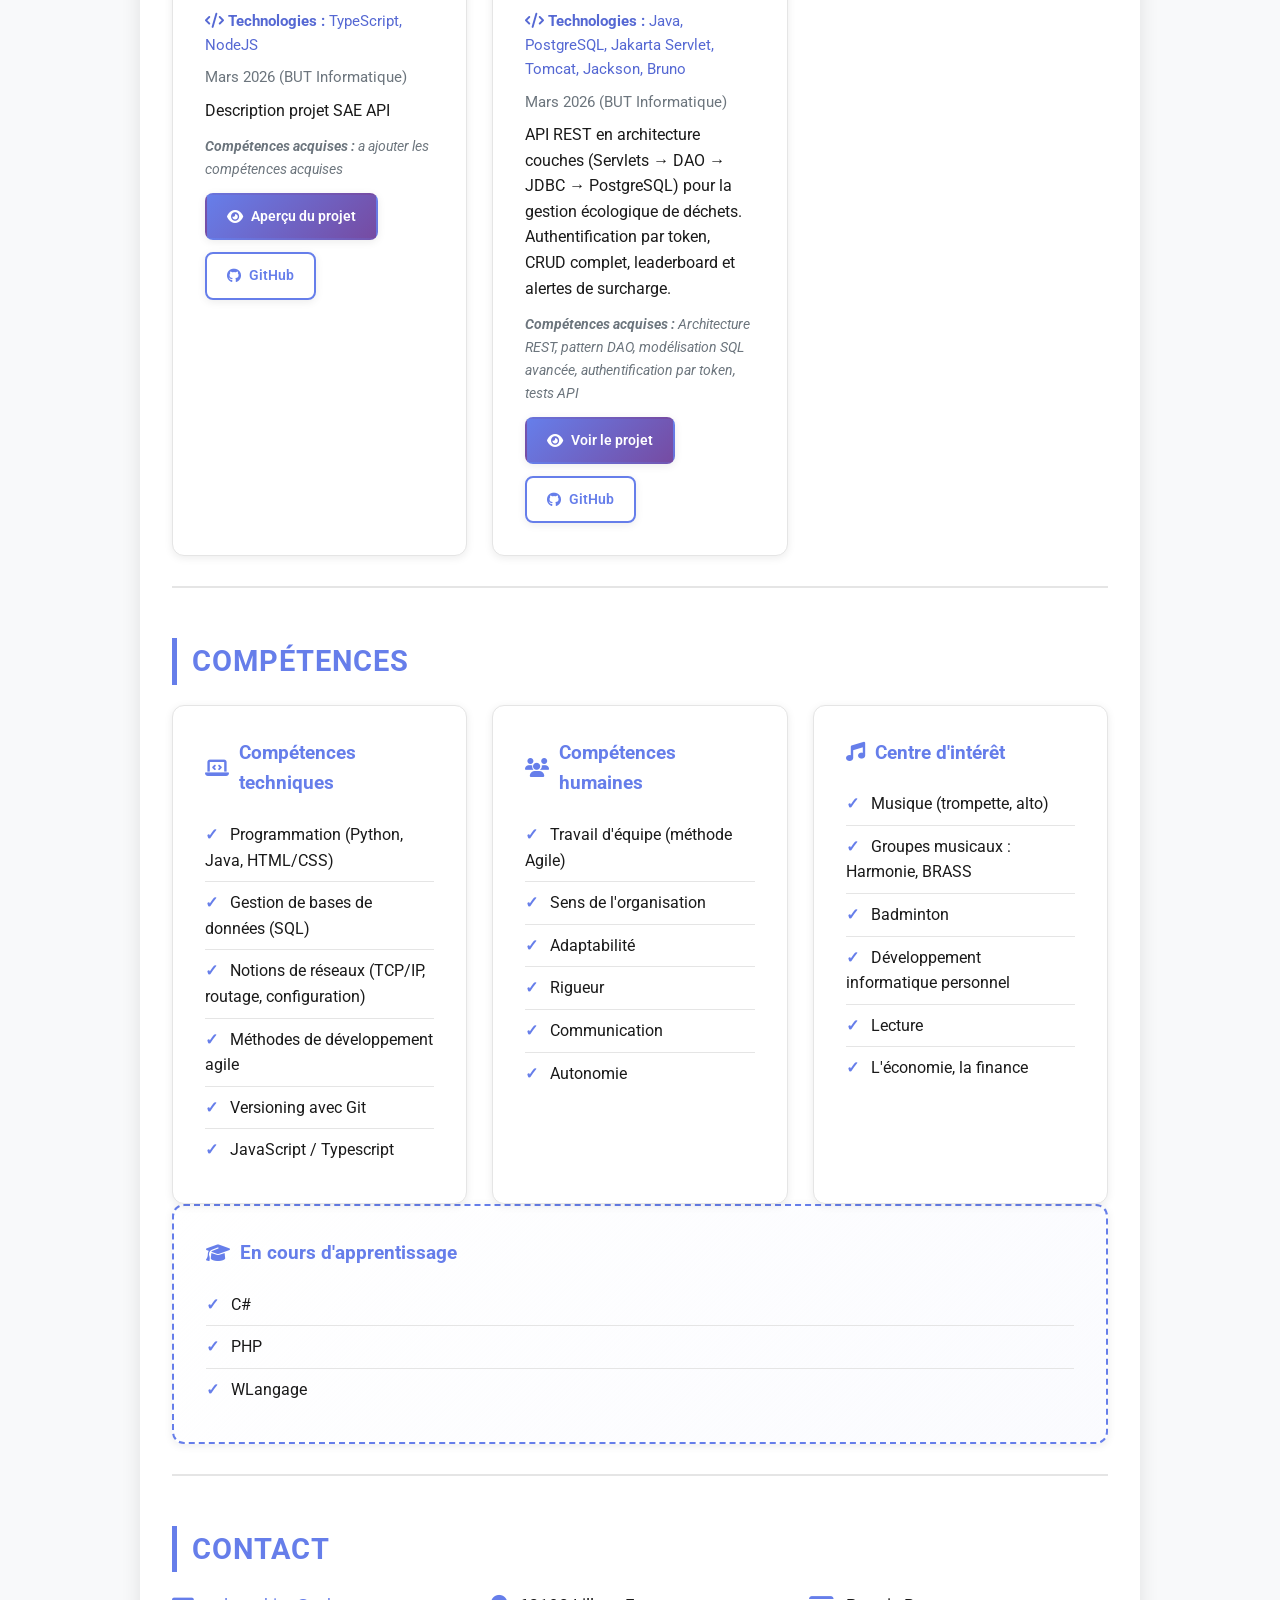
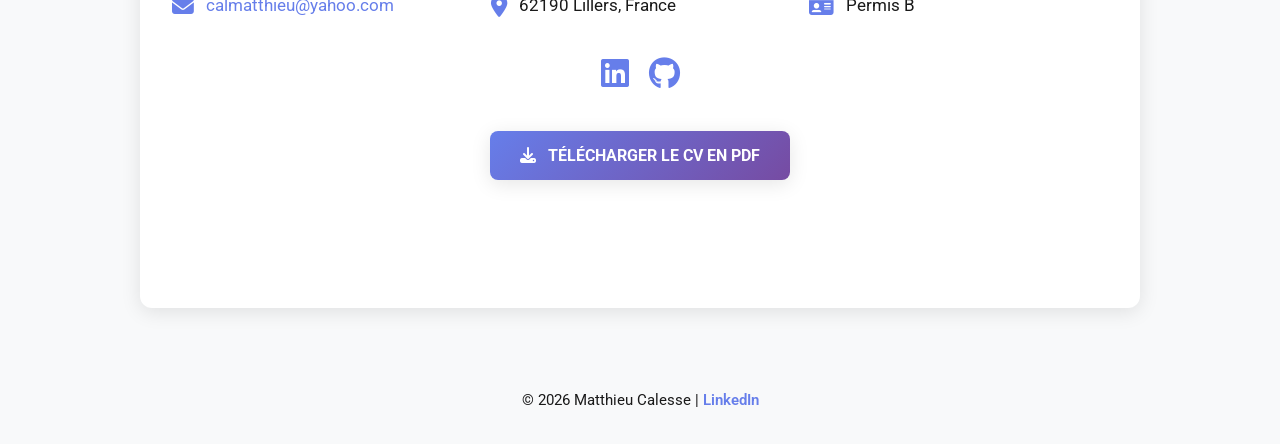
==== commit 6f973bc8: "feat: page dédiée EcoDrop, boutons GitHub projets, boutons entreprises expériences - Ajout page proj" ====
--- a/html/index.html
+++ b/html/index.html
@@ -89,7 +89,7 @@
          <article class="experience-card animate-on-scroll experience--learning">
           <h3>Stage Validation Logiciel et support Client</h3>
           <p class="company">
-            <a href="https://www.mapap.fr/">MAPAP</a>
+            <a href="https://www.mapap.fr/" target="_blank" class="btn-company"><i class="fas fa-building"></i> MAPAP</a>
           </p>
           <p class="date"><time datetime="2021-06">Avril – Juin 2026</time></p>
           <p class="description">
@@ -98,12 +98,12 @@
           <p class="competences"><strong>Compétences acquises :</strong> travail en équipe, recherche et partage d'information technique, rédaction de 
           documents techniques</p>
           <p class="outils"><strong>Outils utilisés :</strong><span>Magsiwin</span><span>HFSQL</span><span>Odoo</span></p>
-          <a class="btn btn-primary" href="lien-rapport.pdf" target="_blank">Rapport de stage</a>
+          <a class="btn-project btn-project--disabled" aria-disabled="true" title="Stage en cours — rapport à venir"><i class="fas fa-file-alt"></i> Rapport de stage (à venir)</a>
         </article>
         <article class="experience-card animate-on-scroll">
           <h3>Équipier polyvalent</h3>
           <p class="company">
-            <a href="https://www.mcdonalds.fr/restaurants/mcdonalds-aire-sur-la-lys/528">McDonald's</a>
+            <a href="https://www.mcdonalds.fr/restaurants/mcdonalds-aire-sur-la-lys/528" target="_blank" class="btn-company"><i class="fas fa-building"></i> McDonald's</a>
           </p>
           <p class="date"><time datetime="2025-07">Juillet – Août 2025</time></p>
           <p class="description">
@@ -116,7 +116,7 @@
         <article class="experience-card animate-on-scroll">
           <h3>Stage découverte industrie</h3>
           <p class="company">
-            <a href="https://www.aperam.com/fr/about-us/plants/isbergues/">APERAM</a>
+            <a href="https://www.aperam.com/fr/about-us/plants/isbergues/" target="_blank" class="btn-company"><i class="fas fa-industry"></i> APERAM</a>
           </p>
           <p class="date"><time datetime="2022-06">Juin – Juillet 2022</time></p>
           <p class="description">
@@ -129,7 +129,7 @@
         <article class="experience-card animate-on-scroll">
           <h3>Stage découverte kinésithérapie</h3>
           <p class="company">
-            <a href="https://www.pagesjaunes.fr/pros/07994507">Cabinet de kinésithérapie</a>
+            <a href="https://www.pagesjaunes.fr/pros/07994507" target="_blank" class="btn-company"><i class="fas fa-briefcase-medical"></i> Cabinet de kinésithérapie</a>
           </p>
           <p class="date"><time datetime="2021-06">Juin – Juillet 2021</time></p>
           <p class="description">
@@ -156,6 +156,7 @@
           </p>
           <p class="competences"><strong>Compétences acquises :</strong> Programmation orientée objet, création
             d'interface graphique, algorithmique</p>
+          <a class="btn-project btn-project--outline" href="https://github.com/cal-Matthieu/Chesschool" target="_blank"><i class="fab fa-github"></i> GitHub</a>
         </article>
         <article class="project-card animate-on-scroll">
           <h3>Jeu Tetris (Méthode Agile)</h3>
@@ -167,6 +168,7 @@
           </p>
           <p class="competences"><strong>Compétences acquises :</strong> Travail en équipe agile, versioning avec Git
           </p>
+          <a class="btn-project btn-project--outline" href="https://github.com/cal-Matthieu/groupe-3-main" target="_blank"><i class="fab fa-github"></i> GitHub</a>
         </article>
         <article class="project-card animate-on-scroll">
           <h3>Jeu Labyrinthe avec interface</h3>
@@ -182,18 +184,22 @@
         <article class="project-card animate-on-scroll">
           <h3>SAE JS</h3>
           <p class="tech"><i class="fas fa-code"></i> <strong>Technologies :</strong> TypeScript, NodeJS</p>
-          <a href="https://cal-matthieu.github.io/sae_js/">Aperçu du projet</a>
           <p class="date"><time datetime="2025-10">Mars 2026</time> (BUT Informatique)</p>
           <p class="description">Description projet SAE API</p>
           <p class="competences"><strong>Compétences acquises :</strong> a ajouter les compétences acquises</p>
-        </article>
-        <article class="project-card animate-on-scroll">
-          <h3>SAE API</h3>
-          <p class="tech"><i class="fas fa-code"></i> <strong>Technologies :</strong> java, SQL, Rest</p>
-          <a href="">Aperçu du projet (en déploiement)</a>
-          <p class="date"><time datetime="2025-10">Mars 2026</time> (BUT Informatique)</p>
-          <p class="description">Description projet SAE API</p>
-          <p class="competences"><strong>Compétences acquises :</strong> a ajouter les compétences acquises</p>
+          <a class="btn-project" href="https://cal-matthieu.github.io/sae_js/" target="_blank"><i class="fas fa-eye"></i> Aperçu du projet</a>
+          <a class="btn-project btn-project--outline" href="https://github.com/cal-Matthieu/sae_js" target="_blank"><i class="fab fa-github"></i> GitHub</a>
+        </article>
+        <article class="project-card animate-on-scroll">
+          <h3>EcoDrop — API REST</h3>
+          <p class="tech"><i class="fas fa-code"></i> <strong>Technologies :</strong> Java, PostgreSQL, Jakarta Servlet, Tomcat, Jackson, Bruno</p>
+          <p class="date"><time datetime="2026-03">Mars 2026</time> (BUT Informatique)</p>
+          <p class="description">
+            API REST en architecture couches (Servlets → DAO → JDBC → PostgreSQL) pour la gestion écologique de déchets. Authentification par token, CRUD complet, leaderboard et alertes de surcharge.
+          </p>
+          <p class="competences"><strong>Compétences acquises :</strong> Architecture REST, pattern DAO, modélisation SQL avancée, authentification par token, tests API</p>
+          <a class="btn-project" href="projet-ecodrop.html"><i class="fas fa-eye"></i> Voir le projet</a>
+          <a class="btn-project btn-project--outline" href="https://github.com/cal-Matthieu/SAE2.01" target="_blank"><i class="fab fa-github"></i> GitHub</a>
         </article>
       </div>
     </section>
--- a/html/style.css
+++ b/html/style.css
@@ -621,6 +621,400 @@
   text-decoration: underline;
 }
 
+/* ========== BOUTONS PROJETS ========== */
+.btn-project {
+  display: inline-flex;
+  align-items: center;
+  gap: 8px;
+  background: var(--primary-gradient);
+  color: #fff !important;
+  padding: 10px 20px;
+  border-radius: var(--radius-sm);
+  text-decoration: none;
+  font-weight: 600;
+  font-size: 0.9em;
+  transition: all var(--transition-normal);
+  box-shadow: var(--shadow-sm);
+  margin-top: 12px;
+  margin-right: 8px;
+  border: 2px solid transparent;
+}
+
+.btn-project:hover {
+  transform: translateY(-3px);
+  box-shadow: var(--shadow-hover);
+  filter: brightness(1.08);
+}
+
+.btn-project:active {
+  transform: translateY(0);
+}
+
+.btn-project--outline {
+  background: transparent;
+  color: var(--main-blue) !important;
+  border: 2px solid var(--main-blue);
+}
+
+.btn-project--outline:hover {
+  background: var(--primary-gradient);
+  color: #fff !important;
+  border-color: transparent;
+}
+
+/* Bouton désactivé */
+.btn-project--disabled {
+  background: var(--light-grey);
+  color: var(--text-secondary) !important;
+  cursor: not-allowed;
+  pointer-events: none;
+  opacity: 0.7;
+  border: 2px solid transparent;
+}
+
+/* Bouton entreprise (expériences) */
+.btn-company {
+  display: inline-flex;
+  align-items: center;
+  gap: 6px;
+  color: var(--main-blue) !important;
+  text-decoration: none;
+  font-weight: 700;
+  font-size: 1em;
+  padding: 4px 12px;
+  border-radius: var(--radius-sm);
+  border: 1.5px solid var(--main-blue);
+  transition: all var(--transition-normal);
+  background: transparent;
+}
+
+.btn-company:hover {
+  background: var(--primary-gradient);
+  color: #fff !important;
+  border-color: transparent;
+  transform: translateY(-2px);
+  box-shadow: var(--shadow-sm);
+}
+
+.btn-company i {
+  font-size: 0.85em;
+}
+
+/* ========== PAGE PROJET DÉDIÉE ========== */
+
+/* Bouton retour */
+.btn-back {
+  display: inline-flex;
+  align-items: center;
+  gap: 8px;
+  color: var(--main-blue);
+  text-decoration: none;
+  font-weight: 600;
+  font-size: 0.95em;
+  margin-bottom: 20px;
+  transition: all var(--transition-normal);
+}
+
+.btn-back:hover {
+  color: var(--main-purple);
+  transform: translateX(-4px);
+}
+
+/* Hero projet */
+.project-hero {
+  text-align: center;
+}
+
+.project-subtitle {
+  color: var(--text-secondary);
+  font-size: 1.05em;
+  margin-bottom: 20px;
+}
+
+.project-tags {
+  display: flex;
+  flex-wrap: wrap;
+  justify-content: center;
+  gap: 10px;
+}
+
+.tag {
+  background: linear-gradient(135deg, rgba(102, 126, 234, 0.1), rgba(118, 75, 162, 0.1));
+  color: var(--main-blue);
+  padding: 6px 16px;
+  border-radius: 20px;
+  font-size: 0.9em;
+  font-weight: 600;
+  border: 1px solid rgba(102, 126, 234, 0.2);
+  transition: all var(--transition-normal);
+}
+
+.tag:hover {
+  background: var(--primary-gradient);
+  color: #fff;
+  border-color: transparent;
+  transform: translateY(-2px);
+}
+
+/* Grille de fonctionnalités */
+.features-grid {
+  display: grid;
+  grid-template-columns: repeat(auto-fit, minmax(220px, 1fr));
+  gap: 20px;
+  margin-top: 25px;
+}
+
+.feature-item {
+  background: var(--bg-card);
+  border: 1px solid var(--light-grey);
+  border-radius: var(--radius-md);
+  padding: var(--spacing-md);
+  text-align: center;
+  transition: all var(--transition-normal);
+}
+
+.feature-item:hover {
+  transform: translateY(-5px);
+  box-shadow: var(--shadow-hover);
+  border-color: var(--main-blue);
+}
+
+.feature-item i {
+  font-size: 2em;
+  background: var(--primary-gradient);
+  -webkit-background-clip: text;
+  -webkit-text-fill-color: transparent;
+  background-clip: text;
+  margin-bottom: 12px;
+}
+
+.feature-item h3 {
+  margin-bottom: 6px;
+}
+
+.feature-item p {
+  font-size: 0.9em;
+  color: var(--text-secondary);
+}
+
+/* Architecture en couches */
+.architecture-layers {
+  display: flex;
+  flex-direction: column;
+  align-items: center;
+  margin-top: 25px;
+  gap: 0;
+}
+
+.arch-layer {
+  display: flex;
+  align-items: center;
+  gap: 16px;
+  background: var(--bg-card);
+  border: 1px solid var(--light-grey);
+  border-radius: var(--radius-md);
+  padding: 16px 24px;
+  width: 100%;
+  max-width: 550px;
+  transition: all var(--transition-normal);
+}
+
+.arch-layer:hover {
+  border-color: var(--main-blue);
+  box-shadow: var(--shadow-sm);
+  transform: translateX(4px);
+}
+
+.arch-layer--db {
+  border: 2px solid var(--main-blue);
+  background: linear-gradient(135deg, var(--bg-card), rgba(102, 126, 234, 0.05));
+}
+
+.arch-icon {
+  font-size: 1.5em;
+  color: var(--main-blue);
+  width: 40px;
+  text-align: center;
+  flex-shrink: 0;
+}
+
+.arch-content h3 {
+  margin-bottom: 2px;
+  font-size: 1em;
+}
+
+.arch-content p {
+  font-size: 0.85em;
+  color: var(--text-secondary);
+}
+
+.arch-arrow {
+  color: var(--main-blue);
+  font-size: 1.2em;
+  padding: 6px 0;
+  opacity: 0.6;
+}
+
+/* Schéma BDD */
+.schema-container {
+  text-align: center;
+  margin: 25px 0;
+}
+
+.schema-img {
+  max-width: 100%;
+  height: auto;
+  border-radius: var(--radius-md);
+  box-shadow: var(--shadow-md);
+  border: 1px solid var(--light-grey);
+  transition: transform var(--transition-normal);
+}
+
+.schema-img:hover {
+  transform: scale(1.02);
+}
+
+/* Grille des tables */
+.tables-grid {
+  display: grid;
+  grid-template-columns: repeat(auto-fit, minmax(200px, 1fr));
+  gap: 16px;
+  margin-top: 20px;
+}
+
+.table-card {
+  background: var(--bg-card);
+  border: 1px solid var(--light-grey);
+  border-radius: var(--radius-sm);
+  padding: var(--spacing-sm) var(--spacing-md);
+  transition: all var(--transition-normal);
+}
+
+.table-card:hover {
+  border-color: var(--main-blue);
+  transform: translateY(-3px);
+  box-shadow: var(--shadow-sm);
+}
+
+.table-card h3 {
+  font-size: 1em;
+  margin-bottom: 6px;
+}
+
+.table-card h3 i {
+  margin-right: 6px;
+  color: var(--main-blue);
+}
+
+.table-card p {
+  font-size: 0.85em;
+  color: var(--text-secondary);
+}
+
+/* Tableau API */
+.table-responsive {
+  overflow-x: auto;
+  margin-bottom: 25px;
+  border-radius: var(--radius-sm);
+}
+
+.api-table {
+  width: 100%;
+  border-collapse: collapse;
+  font-size: 0.9em;
+}
+
+.api-table thead {
+  background: linear-gradient(135deg, var(--main-blue), var(--main-purple));
+  color: #fff;
+}
+
+.api-table th {
+  padding: 12px 16px;
+  text-align: left;
+  font-weight: 600;
+}
+
+.api-table td {
+  padding: 10px 16px;
+  border-bottom: 1px solid var(--light-grey);
+}
+
+.api-table tbody tr {
+  transition: background-color var(--transition-fast);
+}
+
+.api-table tbody tr:hover {
+  background: rgba(102, 126, 234, 0.05);
+}
+
+.api-table code {
+  background: rgba(102, 126, 234, 0.08);
+  padding: 2px 8px;
+  border-radius: 4px;
+  font-size: 0.9em;
+  color: var(--main-blue-hover);
+}
+
+/* Badges méthodes HTTP */
+.method {
+  display: inline-block;
+  padding: 3px 10px;
+  border-radius: 4px;
+  font-weight: 700;
+  font-size: 0.8em;
+  color: #fff;
+  text-transform: uppercase;
+  letter-spacing: 0.5px;
+}
+
+.method.get { background: #2ecc71; }
+.method.post { background: #f39c12; }
+.method.put { background: #3498db; }
+.method.patch { background: #9b59b6; }
+.method.delete { background: #e74c3c; }
+
+/* Grille compétences projet */
+.skills-grid {
+  display: grid;
+  grid-template-columns: repeat(auto-fit, minmax(250px, 1fr));
+  gap: 20px;
+}
+
+.skill-card {
+  background: var(--bg-card);
+  border: 1px solid var(--light-grey);
+  border-radius: var(--radius-md);
+  padding: var(--spacing-lg);
+  text-align: center;
+  transition: all var(--transition-normal);
+}
+
+.skill-card:hover {
+  transform: translateY(-5px);
+  box-shadow: var(--shadow-hover);
+  border-color: var(--main-blue);
+}
+
+.skill-card i {
+  font-size: 2em;
+  background: var(--primary-gradient);
+  -webkit-background-clip: text;
+  -webkit-text-fill-color: transparent;
+  background-clip: text;
+  margin-bottom: 12px;
+}
+
+.skill-card h3 {
+  margin-bottom: 8px;
+}
+
+.skill-card p {
+  font-size: 0.9em;
+  color: var(--text-secondary);
+  line-height: 1.5;
+}
+
 /* ========== RESPONSIVE DESIGN ========== */
 
 /* Tablettes (max-width: 992px) */
